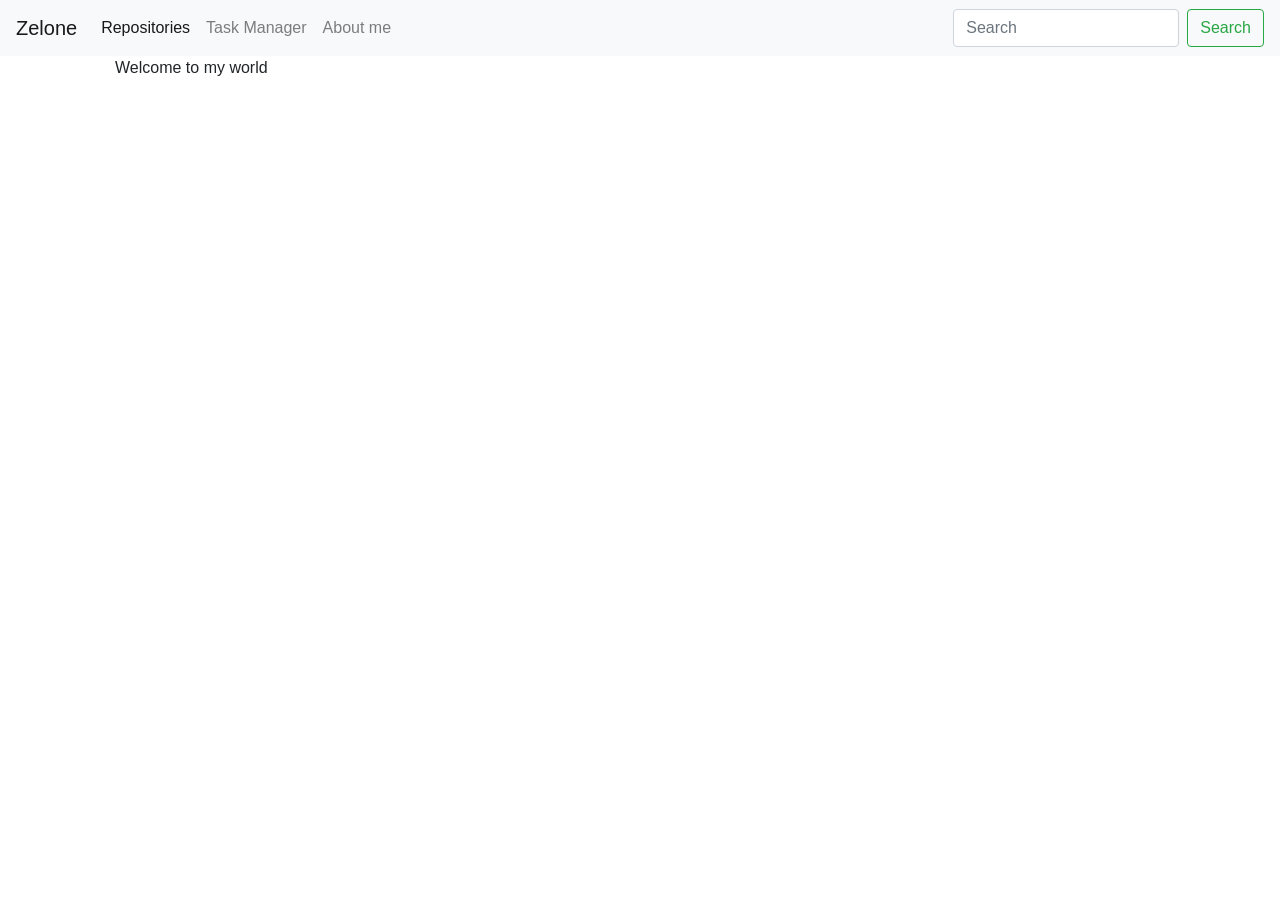
==== index.html @ cc9384ef "no wip" ====
<!DOCTYPE html>
<!--[if lt IE 7]>      <html class="no-js lt-ie9 lt-ie8 lt-ie7"> <![endif]-->
<!--[if IE 7]>         <html class="no-js lt-ie9 lt-ie8"> <![endif]-->
<!--[if IE 8]>         <html class="no-js lt-ie9"> <![endif]-->
<!--[if gt IE 8]>      <html class="no-js"> <!--<![endif]-->
<html>

<head>
    <meta charset="utf-8">
    <meta http-equiv="X-UA-Compatible" content="IE=edge">
    <title>Zelone</title>
    <meta name="description" content="">
    <meta name="viewport" content="width=device-width, initial-scale=1">
    <link rel="stylesheet" href="https://cdn.jsdelivr.net/npm/bootstrap@4.0.0/dist/css/bootstrap.min.css"
        integrity="sha384-Gn5384xqQ1aoWXA+058RXPxPg6fy4IWvTNh0E263XmFcJlSAwiGgFAW/dAiS6JXm" crossorigin="anonymous">
    <script src="https://code.jquery.com/jquery-1.10.2.js"></script>
</head>

<body>
    <!--[if lt IE 7]>
            <p class="browsehappy">You are using an <strong>outdated</strong> browser. Please <a href="#">upgrade your browser</a> to improve your experience.</p>
        <![endif]-->
    <style>
        #wip {
            font-family: -apple-system, BlinkMacSystemFont, "Segoe UI", "Noto Sans", Helvetica, Arial, sans-serif, "Apple Color Emoji", "Segoe UI Emoji";
            font-size: 40px;
            line-height: 1.5;
            color: red;
            border: 10px;
        }
    </style>

    <script>


    </script>
    <script src="reloadscript.js"></script>
    <div id="nav-placeholder">       

    </div>

    <script>
$( "#nav-placeholder" ).load( "/nav.html" );
    </script>
    <div class="container">
        <div class="container">
            <div class="container shadow">
                <p>
                    Welcome to my world
                </p>

            </div>
        </div>
    </div>
    <script src="https://code.jquery.com/jquery-3.2.1.slim.min.js"
        integrity="sha384-KJ3o2DKtIkvYIK3UENzmM7KCkRr/rE9/Qpg6aAZGJwFDMVNA/GpGFF93hXpG5KkN"
        crossorigin="anonymous"></script>
    <script src="https://cdn.jsdelivr.net/npm/popper.js@1.12.9/dist/umd/popper.min.js"
        integrity="sha384-ApNbgh9B+Y1QKtv3Rn7W3mgPxhU9K/ScQsAP7hUibX39j7fakFPskvXusvfa0b4Q"
        crossorigin="anonymous"></script>
    <script src="https://cdn.jsdelivr.net/npm/bootstrap@4.0.0/dist/js/bootstrap.min.js"
        integrity="sha384-JZR6Spejh4U02d8jOt6vLEHfe/JQGiRRSQQxSfFWpi1MquVdAyjUar5+76PVCmYl"
        crossorigin="anonymous"></script>

</body>

</html>
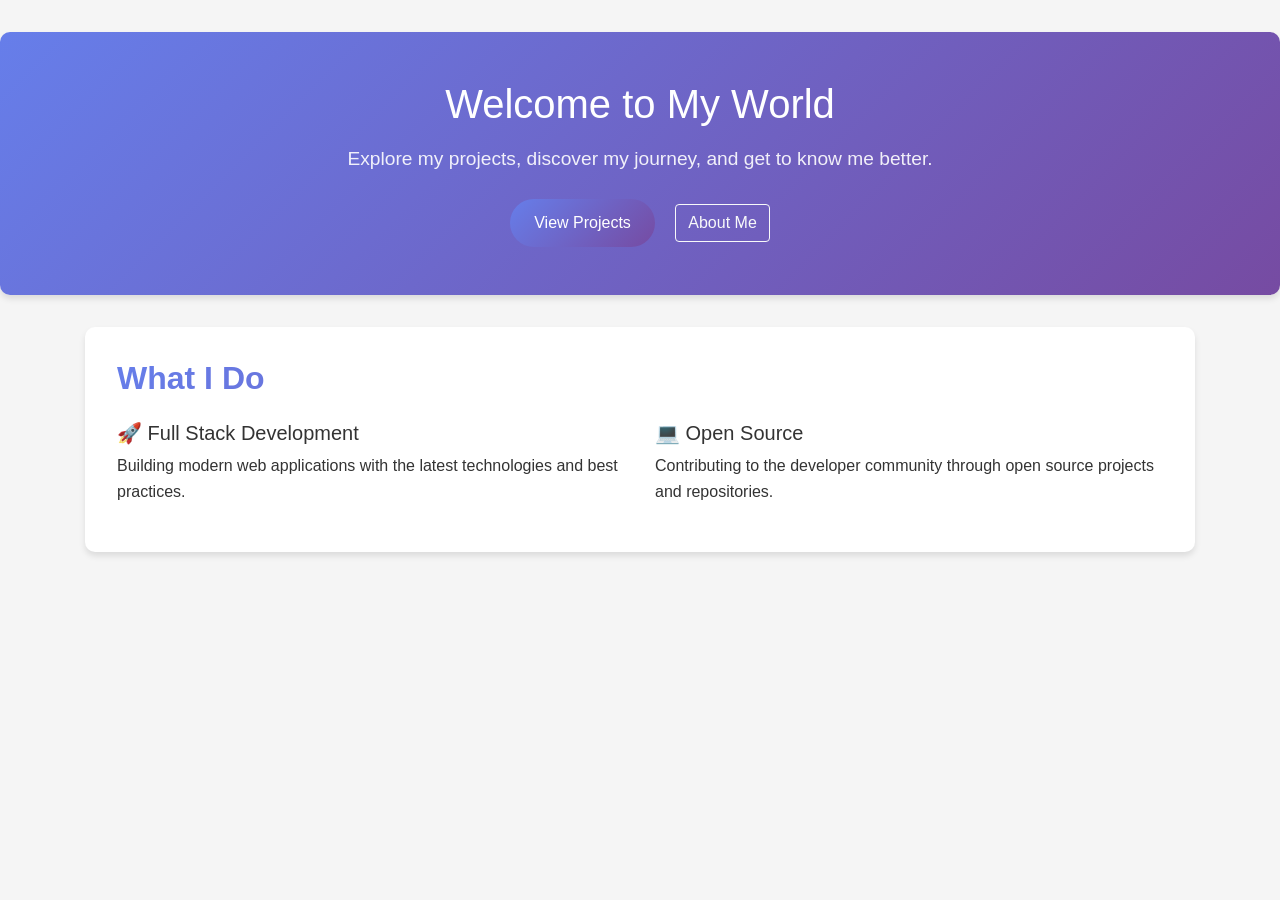
==== commit d57cd84c: "new profile" ====
--- a/index.html
+++ b/index.html
@@ -1,66 +1,78 @@
 <!DOCTYPE html>
-<!--[if lt IE 7]>      <html class="no-js lt-ie9 lt-ie8 lt-ie7"> <![endif]-->
-<!--[if IE 7]>         <html class="no-js lt-ie9 lt-ie8"> <![endif]-->
-<!--[if IE 8]>         <html class="no-js lt-ie9"> <![endif]-->
-<!--[if gt IE 8]>      <html class="no-js"> <!--<![endif]-->
-<html>
-
+<html lang="en">
 <head>
     <meta charset="utf-8">
     <meta http-equiv="X-UA-Compatible" content="IE=edge">
-    <title>Zelone</title>
-    <meta name="description" content="">
+    <title>Zelone - Jitesh Jhawar | Portfolio & Projects</title>
+    <meta name="description" content="Welcome to Jitesh Jhawar's portfolio. Explore my projects, repositories, and learn more about my development journey.">
     <meta name="viewport" content="width=device-width, initial-scale=1">
-    <link rel="stylesheet" href="https://cdn.jsdelivr.net/npm/bootstrap@4.0.0/dist/css/bootstrap.min.css"
-        integrity="sha384-Gn5384xqQ1aoWXA+058RXPxPg6fy4IWvTNh0E263XmFcJlSAwiGgFAW/dAiS6JXm" crossorigin="anonymous">
-    <script src="https://code.jquery.com/jquery-1.10.2.js"></script>
+    <meta name="author" content="Jitesh Jhawar">
+    <meta name="keywords" content="Jitesh Jhawar, Zelone, developer, portfolio, projects, GitHub, programming">
+    
+    <!-- Favicon -->
+    <link rel="icon" type="image/x-icon" href="data:image/svg+xml,<svg xmlns=%22http://www.w3.org/2000/svg%22 viewBox=%220 0 100 100%22><text y=%22.9em%22 font-size=%2290%22>💻</text></svg>">
+    
+    <!-- Stylesheets -->
+    <link rel="stylesheet" href="https://cdn.jsdelivr.net/npm/bootstrap@4.6.2/dist/css/bootstrap.min.css"
+        integrity="sha384-xOolHFLEh07PJGoPkLv1IbcEPTNtaed2xpHsD9ESMhqIYd0nLMwNLD69Npy4HI+N" crossorigin="anonymous">
+    <link rel="stylesheet" href="styles.css">
 </head>
 
 <body>
-    <!--[if lt IE 7]>
-            <p class="browsehappy">You are using an <strong>outdated</strong> browser. Please <a href="#">upgrade your browser</a> to improve your experience.</p>
-        <![endif]-->
-    <style>
-        #wip {
-            font-family: -apple-system, BlinkMacSystemFont, "Segoe UI", "Noto Sans", Helvetica, Arial, sans-serif, "Apple Color Emoji", "Segoe UI Emoji";
-            font-size: 40px;
-            line-height: 1.5;
-            color: red;
-            border: 10px;
-        }
-    </style>
+    <!-- Navigation Placeholder -->
+    <div id="nav-placeholder"></div>
 
-    <script>
-
-
-    </script>
-    <script src="reloadscript.js"></script>
-    <div id="nav-placeholder">       
-
-    </div>
-
-    <script>
-$( "#nav-placeholder" ).load( "/nav.html" );
-    </script>
-    <div class="container">
+    <!-- Main Content -->
+    <main class="main-content">
+        <section class="welcome-section content-section">
+            <div class="container">
+                <h1>Welcome to My World</h1>
+                <p>Explore my projects, discover my journey, and get to know me better.</p>
+                <div class="mt-4">
+                    <a href="repositories.html" class="btn btn-gradient mr-3">View Projects</a>
+                    <a href="about.html" class="btn btn-outline-light">About Me</a>
+                </div>
+            </div>
+        </section>
+        
         <div class="container">
-            <div class="container shadow">
-                <p>
-                    Welcome to my world
-                </p>
-
-            </div>
+            <section class="content-section">
+                <h2 class="text-gradient">What I Do</h2>
+                <div class="row mt-4">
+                    <div class="col-md-6">
+                        <h5>🚀 Full Stack Development</h5>
+                        <p>Building modern web applications with the latest technologies and best practices.</p>
+                    </div>
+                    <div class="col-md-6">
+                        <h5>💻 Open Source</h5>
+                        <p>Contributing to the developer community through open source projects and repositories.</p>
+                    </div>
+                </div>
+            </section>
         </div>
-    </div>
-    <script src="https://code.jquery.com/jquery-3.2.1.slim.min.js"
+    </main>
+    <!-- Footer Placeholder -->
+    <div id="footer-placeholder"></div>
+    
+    <!-- Scripts -->
+    <script src="https://cdn.jsdelivr.net/npm/jquery@3.6.4/dist/jquery.slim.min.js"
         integrity="sha384-KJ3o2DKtIkvYIK3UENzmM7KCkRr/rE9/Qpg6aAZGJwFDMVNA/GpGFF93hXpG5KkN"
         crossorigin="anonymous"></script>
-    <script src="https://cdn.jsdelivr.net/npm/popper.js@1.12.9/dist/umd/popper.min.js"
-        integrity="sha384-ApNbgh9B+Y1QKtv3Rn7W3mgPxhU9K/ScQsAP7hUibX39j7fakFPskvXusvfa0b4Q"
+    <script src="https://cdn.jsdelivr.net/npm/popper.js@1.16.1/dist/umd/popper.min.js"
+        integrity="sha384-9/reFTGAW83EW2RDu2S0VKaIzap3H66lZH81PoYlFhbGU+6BZp6G7niu735Sk7lN"
         crossorigin="anonymous"></script>
-    <script src="https://cdn.jsdelivr.net/npm/bootstrap@4.0.0/dist/js/bootstrap.min.js"
-        integrity="sha384-JZR6Spejh4U02d8jOt6vLEHfe/JQGiRRSQQxSfFWpi1MquVdAyjUar5+76PVCmYl"
+    <script src="https://cdn.jsdelivr.net/npm/bootstrap@4.6.2/dist/js/bootstrap.min.js"
+        integrity="sha384-+sLIOodYLS7CIrQpBjl+C7nPvqq+FbNUBDunl/OZv93DB7Ln/533i8e/mZXLi/P+"
         crossorigin="anonymous"></script>
+    <script src="script.js"></script>
+    
+    <!-- Load Navigation and Footer -->
+    <script>
+        $(document).ready(function() {
+            $("#nav-placeholder").load("nav.html");
+            $("#footer-placeholder").load("footer.html");
+        });
+    </script>
 
 </body>
 
--- a/styles.css
+++ b/styles.css
@@ -0,0 +1,551 @@
+/* ===============================================
+   Zelone's Portfolio - Comprehensive Styles
+   =============================================== */
+
+/* ===== GLOBAL STYLES ===== */
+:root {
+    --primary-color: #667eea;
+    --secondary-color: #764ba2;
+    --success-color: #28a745;
+    --danger-color: #dc3545;
+    --warning-color: #ffc107;
+    --info-color: #17a2b8;
+    --light-color: #f8f9fa;
+    --dark-color: #2c3e50;
+    --muted-color: #6c757d;
+    --gradient: linear-gradient(135deg, var(--primary-color) 0%, var(--secondary-color) 100%);
+    --shadow: 0 4px 6px rgba(0, 0, 0, 0.1);
+    --shadow-hover: 0 8px 15px rgba(0, 0, 0, 0.15);
+    --border-radius: 10px;
+    --transition: all 0.3s ease;
+}
+
+* {
+    box-sizing: border-box;
+}
+
+body {
+    font-family: -apple-system, BlinkMacSystemFont, "Segoe UI", "Noto Sans", Helvetica, Arial, sans-serif, "Apple Color Emoji", "Segoe UI Emoji";
+    line-height: 1.6;
+    color: #333;
+    margin: 0;
+    padding: 0;
+    background-color: #f5f5f5;
+}
+
+/* ===== NAVIGATION STYLES ===== */
+.navbar-brand {
+    font-weight: 700;
+    font-size: 1.5rem;
+    color: var(--primary-color) !important;
+}
+
+.navbar-nav .nav-link {
+    font-weight: 500;
+    transition: var(--transition);
+    position: relative;
+}
+
+.navbar-nav .nav-link:hover {
+    color: var(--primary-color) !important;
+    transform: translateY(-1px);
+}
+
+.navbar-nav .nav-link::after {
+    content: '';
+    position: absolute;
+    width: 0;
+    height: 2px;
+    bottom: 0;
+    left: 50%;
+    background: var(--gradient);
+    transition: var(--transition);
+    transform: translateX(-50%);
+}
+
+.navbar-nav .nav-link:hover::after {
+    width: 80%;
+}
+
+.navbar {
+    box-shadow: var(--shadow);
+    background: white !important;
+}
+
+/* ===== MAIN CONTENT STYLES ===== */
+.main-content {
+    min-height: 60vh;
+    padding: 2rem 0;
+}
+
+.content-section {
+    background: white;
+    border-radius: var(--border-radius);
+    box-shadow: var(--shadow);
+    padding: 2rem;
+    margin-bottom: 2rem;
+    transition: var(--transition);
+}
+
+.content-section:hover {
+    transform: translateY(-2px);
+    box-shadow: var(--shadow-hover);
+}
+
+.welcome-section {
+    background: var(--gradient);
+    color: white;
+    text-align: center;
+    padding: 3rem 2rem;
+}
+
+.welcome-section h1 {
+    font-size: 2.5rem;
+    font-weight: 300;
+    margin-bottom: 1rem;
+}
+
+.welcome-section p {
+    font-size: 1.2rem;
+    opacity: 0.9;
+    margin-bottom: 0;
+}
+
+/* ===== REPOSITORY CARDS ===== */
+.repo-card {
+    transition: var(--transition);
+    border: none !important;
+    border-radius: var(--border-radius);
+    box-shadow: var(--shadow);
+    margin-bottom: 1.5rem;
+    overflow: hidden;
+}
+
+.repo-card:hover {
+    transform: translateY(-3px);
+    box-shadow: var(--shadow-hover);
+}
+
+.repo-card .card-title {
+    color: var(--primary-color);
+    font-weight: 600;
+    font-size: 1.25rem;
+}
+
+.repo-card .card-title a {
+    text-decoration: none;
+    color: inherit;
+    transition: var(--transition);
+}
+
+.repo-card .card-title a:hover {
+    color: var(--secondary-color);
+}
+
+.repo-card .card-subtitle {
+    color: var(--muted-color);
+    margin-bottom: 1rem;
+}
+
+.repo-card .lang {
+    color: var(--success-color);
+    font-weight: 600;
+}
+
+.repo-card .ssize {
+    color: var(--muted-color);
+}
+
+.repo-card .card-link {
+    color: var(--primary-color);
+    text-decoration: none;
+    font-weight: 500;
+    transition: var(--transition);
+}
+
+.repo-card .card-link:hover {
+    color: var(--secondary-color);
+    text-decoration: underline;
+}
+
+/* ===== BADGES AND TOPICS ===== */
+.badge-topic {
+    background: var(--gradient) !important;
+    color: white;
+    margin: 0.25rem;
+    padding: 0.4rem 0.8rem;
+    border-radius: 15px;
+    font-size: 0.75rem;
+    font-weight: 500;
+    display: inline-block;
+    transition: var(--transition);
+}
+
+.badge-topic:hover {
+    transform: translateY(-1px);
+    box-shadow: 0 2px 8px rgba(102, 126, 234, 0.3);
+}
+
+/* ===== LOADING SPINNER ===== */
+.loading-container {
+    text-align: center;
+    padding: 3rem 1rem;
+}
+
+.loading-spinner {
+    display: inline-block;
+    width: 50px;
+    height: 50px;
+    border: 4px solid #f3f3f3;
+    border-top: 4px solid var(--primary-color);
+    border-radius: 50%;
+    animation: spin 1s linear infinite;
+    margin-bottom: 1rem;
+}
+
+@keyframes spin {
+    0% { transform: rotate(0deg); }
+    100% { transform: rotate(360deg); }
+}
+
+.loading-text {
+    color: var(--muted-color);
+    font-size: 1.1rem;
+}
+
+/* ===== ERROR STATES ===== */
+.error-container {
+    background: #f8d7da;
+    border: 1px solid #f5c6cb;
+    color: #721c24;
+    padding: 1.5rem;
+    border-radius: var(--border-radius);
+    margin: 2rem 0;
+    text-align: center;
+}
+
+.error-title {
+    font-weight: 600;
+    margin-bottom: 0.5rem;
+}
+
+.error-message {
+    margin-bottom: 1rem;
+}
+
+.retry-btn {
+    background: var(--gradient);
+    border: none;
+    color: white;
+    padding: 0.5rem 1rem;
+    border-radius: 20px;
+    cursor: pointer;
+    transition: var(--transition);
+}
+
+.retry-btn:hover {
+    transform: translateY(-1px);
+    box-shadow: 0 2px 8px rgba(102, 126, 234, 0.3);
+}
+
+/* ===== SEARCH FUNCTIONALITY ===== */
+.search-container {
+    background: white;
+    padding: 1.5rem;
+    border-radius: var(--border-radius);
+    box-shadow: var(--shadow);
+    margin-bottom: 2rem;
+    position: sticky;
+    top: 76px;
+    z-index: 10;
+}
+
+.search-form {
+    display: flex;
+    gap: 1rem;
+    align-items: center;
+}
+
+.search-input {
+    flex: 1;
+    border-radius: 25px;
+    border: 2px solid #e9ecef;
+    padding: 0.75rem 1.5rem;
+    font-size: 1rem;
+    transition: var(--transition);
+}
+
+.search-input:focus {
+    border-color: var(--primary-color);
+    box-shadow: 0 0 0 0.2rem rgba(102, 126, 234, 0.25);
+    outline: none;
+}
+
+.search-btn {
+    border-radius: 25px;
+    background: var(--gradient);
+    border: none;
+    padding: 0.75rem 1.5rem;
+    font-weight: 500;
+    color: white;
+    transition: var(--transition);
+    cursor: pointer;
+    white-space: nowrap;
+}
+
+.search-btn:hover {
+    transform: translateY(-1px);
+    box-shadow: 0 2px 8px rgba(102, 126, 234, 0.3);
+}
+
+.search-results {
+    margin-top: 1rem;
+    font-size: 0.9rem;
+    color: var(--muted-color);
+}
+
+/* ===== FOOTER STYLES ===== */
+.site-footer {
+    background: var(--dark-color);
+    color: white;
+    padding: 3rem 0 1rem 0;
+    margin-top: 4rem;
+}
+
+.footer-content {
+    display: grid;
+    grid-template-columns: repeat(auto-fit, minmax(250px, 1fr));
+    gap: 2rem;
+    margin-bottom: 2rem;
+}
+
+.footer-section h5 {
+    color: var(--primary-color);
+    margin-bottom: 1rem;
+    font-weight: 600;
+}
+
+.footer-section ul {
+    list-style: none;
+    padding: 0;
+    margin: 0;
+}
+
+.footer-section ul li {
+    margin-bottom: 0.5rem;
+}
+
+.footer-section ul li a {
+    color: #bdc3c7;
+    text-decoration: none;
+    transition: var(--transition);
+}
+
+.footer-section ul li a:hover {
+    color: var(--primary-color);
+}
+
+.social-links {
+    display: flex;
+    gap: 1rem;
+    margin-top: 1rem;
+}
+
+.social-link {
+    display: inline-flex;
+    width: 40px;
+    height: 40px;
+    background: var(--primary-color);
+    color: white;
+    text-align: center;
+    align-items: center;
+    justify-content: center;
+    border-radius: 50%;
+    text-decoration: none;
+    transition: var(--transition);
+    font-size: 1.2rem;
+}
+
+.social-link:hover {
+    transform: translateY(-2px);
+    background: var(--secondary-color);
+    color: white;
+    box-shadow: 0 4px 12px rgba(102, 126, 234, 0.3);
+}
+
+.footer-bottom {
+    border-top: 1px solid #34495e;
+    padding-top: 1.5rem;
+    text-align: center;
+    color: #95a5a6;
+    font-size: 0.9rem;
+}
+
+/* ===== ABOUT PAGE STYLES ===== */
+.about-hero {
+    background: var(--gradient);
+    color: white;
+    text-align: center;
+    padding: 4rem 2rem;
+    border-radius: var(--border-radius);
+    margin-bottom: 2rem;
+}
+
+.about-hero h1 {
+    font-size: 2.5rem;
+    margin-bottom: 1rem;
+    font-weight: 300;
+}
+
+.about-content {
+    font-size: 1.1rem;
+    line-height: 1.8;
+}
+
+/* ===== UTILITY CLASSES ===== */
+.text-gradient {
+    background: var(--gradient);
+    -webkit-background-clip: text;
+    -webkit-text-fill-color: transparent;
+    background-clip: text;
+    font-weight: 600;
+}
+
+.btn-gradient {
+    background: var(--gradient);
+    border: none;
+    color: white;
+    padding: 0.75rem 1.5rem;
+    border-radius: 25px;
+    transition: var(--transition);
+    text-decoration: none;
+    display: inline-block;
+    font-weight: 500;
+}
+
+.btn-gradient:hover {
+    transform: translateY(-1px);
+    color: white;
+    text-decoration: none;
+    box-shadow: 0 4px 12px rgba(102, 126, 234, 0.3);
+}
+
+.hidden {
+    display: none;
+}
+
+.fade-in {
+    animation: fadeIn 0.5s ease-in;
+}
+
+@keyframes fadeIn {
+    from { opacity: 0; transform: translateY(10px); }
+    to { opacity: 1; transform: translateY(0); }
+}
+
+/* ===== RESPONSIVE DESIGN ===== */
+@media (max-width: 768px) {
+    .welcome-section h1,
+    .about-hero h1 {
+        font-size: 2rem;
+    }
+    
+    .content-section {
+        padding: 1.5rem;
+        margin-bottom: 1rem;
+    }
+    
+    .search-container {
+        padding: 1rem;
+        position: static;
+    }
+    
+    .search-form {
+        flex-direction: column;
+    }
+    
+    .search-input {
+        margin-bottom: 0.5rem;
+    }
+    
+    .footer-content {
+        grid-template-columns: 1fr;
+        text-align: center;
+    }
+    
+    .social-links {
+        justify-content: center;
+    }
+    
+    .repo-card {
+        margin-bottom: 1rem;
+    }
+    
+    .navbar-brand {
+        font-size: 1.25rem;
+    }
+}
+
+@media (max-width: 576px) {
+    .welcome-section,
+    .about-hero {
+        padding: 2rem 1rem;
+    }
+    
+    .welcome-section h1,
+    .about-hero h1 {
+        font-size: 1.75rem;
+    }
+    
+    .content-section {
+        padding: 1rem;
+    }
+    
+    .search-container {
+        padding: 0.75rem;
+    }
+}
+
+/* ===== ACCESSIBILITY ===== */
+.sr-only {
+    position: absolute !important;
+    width: 1px !important;
+    height: 1px !important;
+    padding: 0 !important;
+    margin: -1px !important;
+    overflow: hidden !important;
+    clip: rect(0, 0, 0, 0) !important;
+    white-space: nowrap !important;
+    border: 0 !important;
+}
+
+/* Focus indicators */
+*:focus {
+    outline: 2px solid var(--primary-color);
+    outline-offset: 2px;
+}
+
+/* Reduced motion for accessibility */
+@media (prefers-reduced-motion: reduce) {
+    *,
+    *::before,
+    *::after {
+        animation-duration: 0.01ms !important;
+        animation-iteration-count: 1 !important;
+        transition-duration: 0.01ms !important;
+    }
+}
+
+/* High contrast mode support */
+@media (prefers-contrast: high) {
+    :root {
+        --shadow: 0 4px 6px rgba(0, 0, 0, 0.3);
+        --shadow-hover: 0 8px 15px rgba(0, 0, 0, 0.4);
+    }
+    
+    .content-section,
+    .repo-card,
+    .search-container {
+        border: 2px solid #333;
+    }
+}
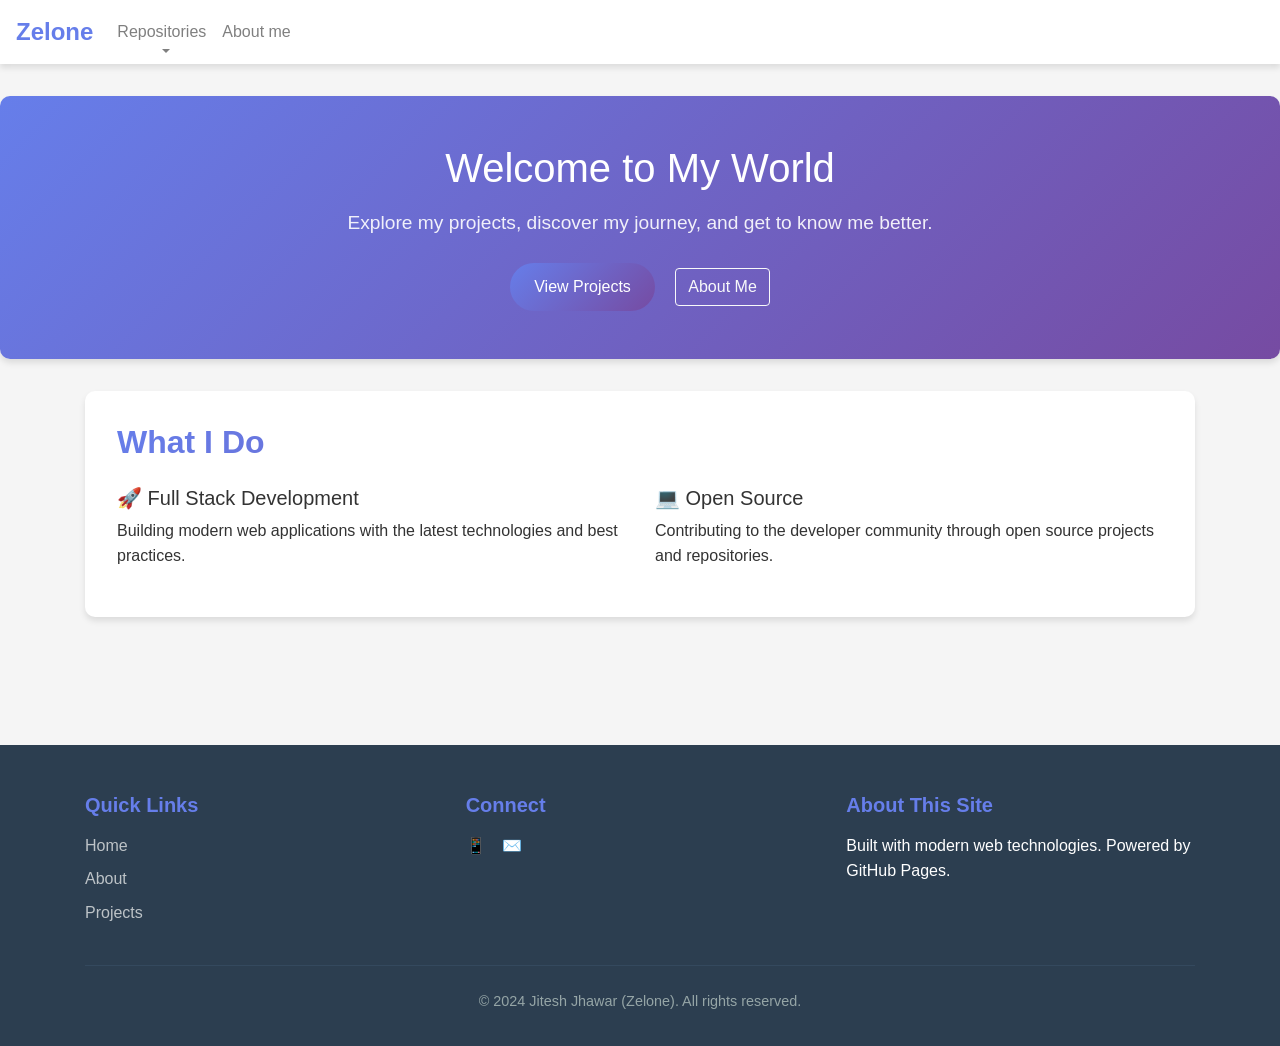
==== commit 7bc86a56: "JQUERY" ====
--- a/index.html
+++ b/index.html
@@ -1,17 +1,20 @@
 <!DOCTYPE html>
 <html lang="en">
+
 <head>
     <meta charset="utf-8">
     <meta http-equiv="X-UA-Compatible" content="IE=edge">
     <title>Zelone - Jitesh Jhawar | Portfolio & Projects</title>
-    <meta name="description" content="Welcome to Jitesh Jhawar's portfolio. Explore my projects, repositories, and learn more about my development journey.">
+    <meta name="description"
+        content="Welcome to Jitesh Jhawar's portfolio. Explore my projects, repositories, and learn more about my development journey.">
     <meta name="viewport" content="width=device-width, initial-scale=1">
     <meta name="author" content="Jitesh Jhawar">
     <meta name="keywords" content="Jitesh Jhawar, Zelone, developer, portfolio, projects, GitHub, programming">
-    
+
     <!-- Favicon -->
-    <link rel="icon" type="image/x-icon" href="data:image/svg+xml,<svg xmlns=%22http://www.w3.org/2000/svg%22 viewBox=%220 0 100 100%22><text y=%22.9em%22 font-size=%2290%22>💻</text></svg>">
-    
+    <link rel="icon" type="image/x-icon"
+        href="data:image/svg+xml,<svg xmlns=%22http://www.w3.org/2000/svg%22 viewBox=%220 0 100 100%22><text y=%22.9em%22 font-size=%2290%22>💻</text></svg>">
+
     <!-- Stylesheets -->
     <link rel="stylesheet" href="https://cdn.jsdelivr.net/npm/bootstrap@4.6.2/dist/css/bootstrap.min.css"
         integrity="sha384-xOolHFLEh07PJGoPkLv1IbcEPTNtaed2xpHsD9ESMhqIYd0nLMwNLD69Npy4HI+N" crossorigin="anonymous">
@@ -34,7 +37,7 @@
                 </div>
             </div>
         </section>
-        
+
         <div class="container">
             <section class="content-section">
                 <h2 class="text-gradient">What I Do</h2>
@@ -53,11 +56,10 @@
     </main>
     <!-- Footer Placeholder -->
     <div id="footer-placeholder"></div>
-    
+
     <!-- Scripts -->
-    <script src="https://cdn.jsdelivr.net/npm/jquery@3.6.4/dist/jquery.slim.min.js"
-        integrity="sha384-KJ3o2DKtIkvYIK3UENzmM7KCkRr/rE9/Qpg6aAZGJwFDMVNA/GpGFF93hXpG5KkN"
-        crossorigin="anonymous"></script>
+    <script src="https://code.jquery.com/jquery-3.7.1.js"
+        integrity="sha256-eKhayi8LEQwp4NKxN+CfCh+3qOVUtJn3QNZ0TciWLP4=" crossorigin="anonymous"></script>
     <script src="https://cdn.jsdelivr.net/npm/popper.js@1.16.1/dist/umd/popper.min.js"
         integrity="sha384-9/reFTGAW83EW2RDu2S0VKaIzap3H66lZH81PoYlFhbGU+6BZp6G7niu735Sk7lN"
         crossorigin="anonymous"></script>
@@ -65,12 +67,12 @@
         integrity="sha384-+sLIOodYLS7CIrQpBjl+C7nPvqq+FbNUBDunl/OZv93DB7Ln/533i8e/mZXLi/P+"
         crossorigin="anonymous"></script>
     <script src="script.js"></script>
-    
+
     <!-- Load Navigation and Footer -->
     <script>
-        $(document).ready(function() {
-            $("#nav-placeholder").load("nav.html");
-            $("#footer-placeholder").load("footer.html");
+        $(document).ready(function () {
+            $("#nav-placeholder").load("/nav.html");
+            $("#footer-placeholder").load("/footer.html");
         });
     </script>
 
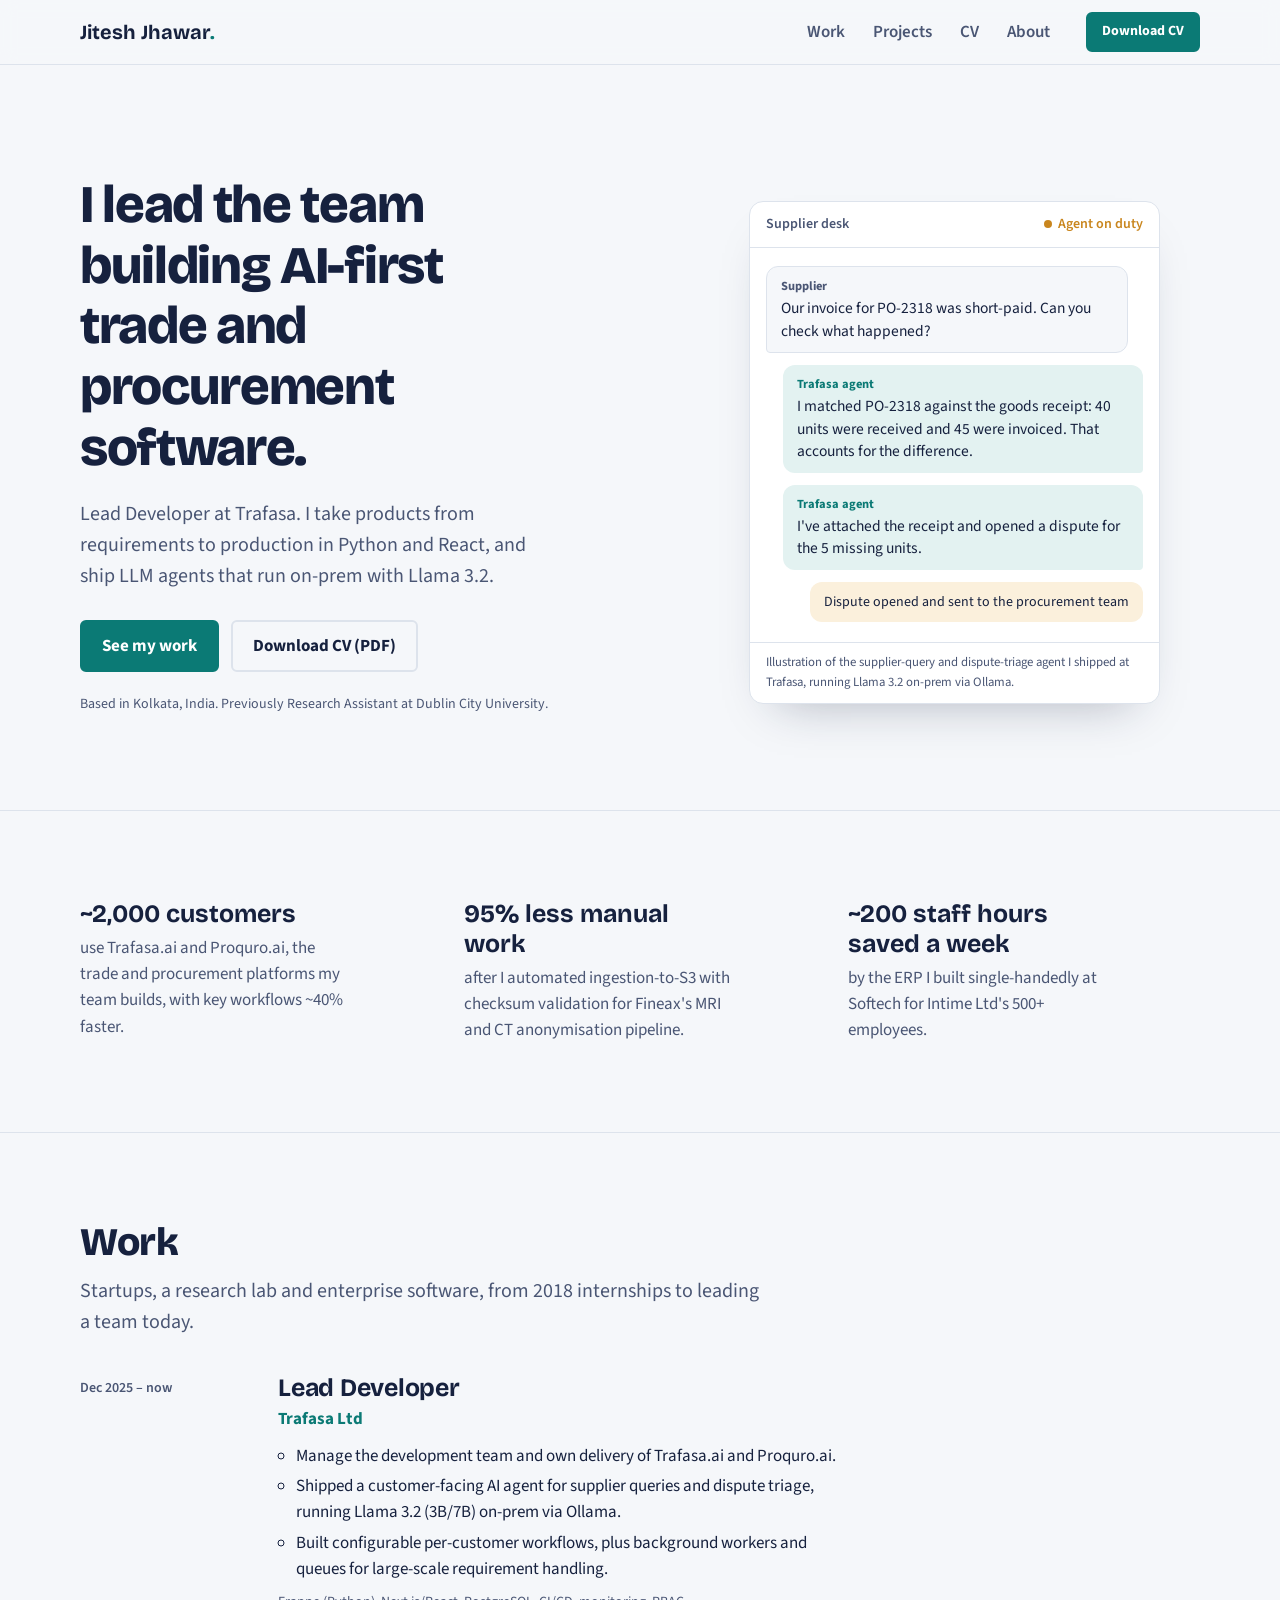
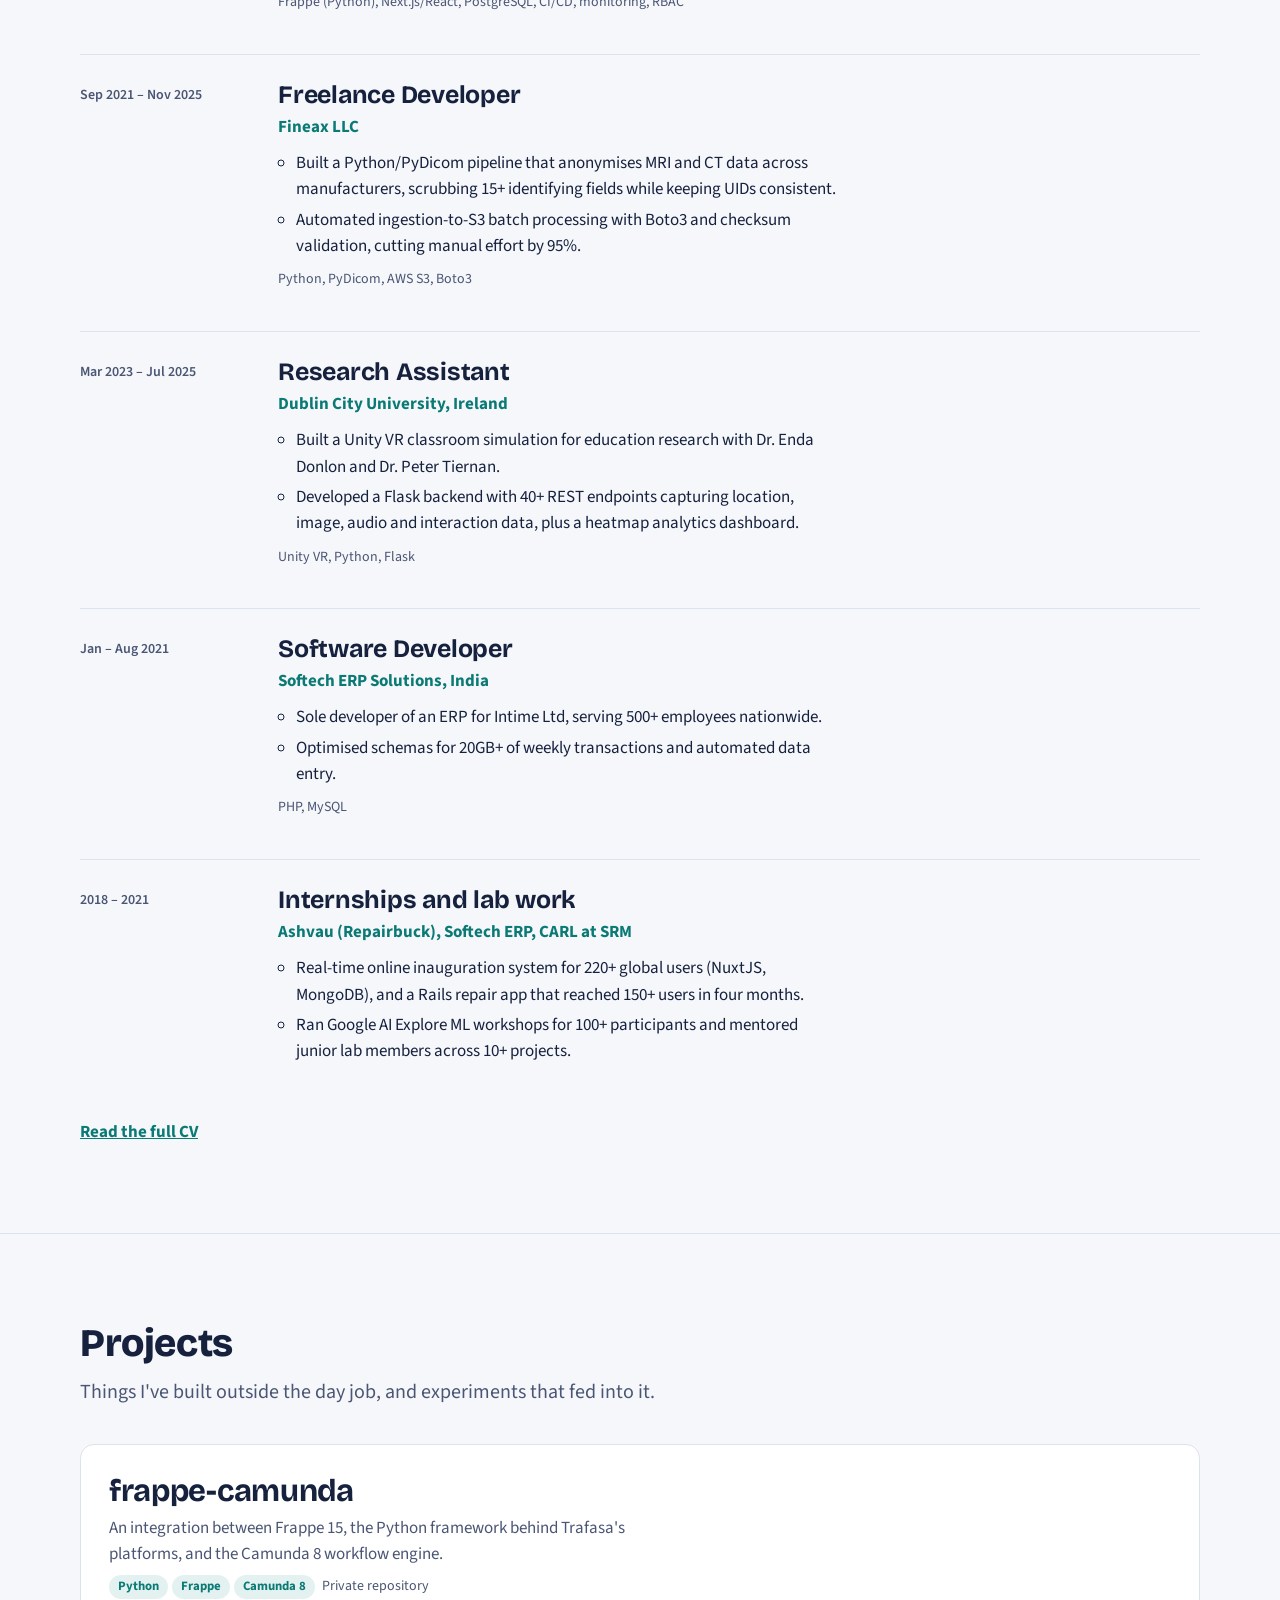
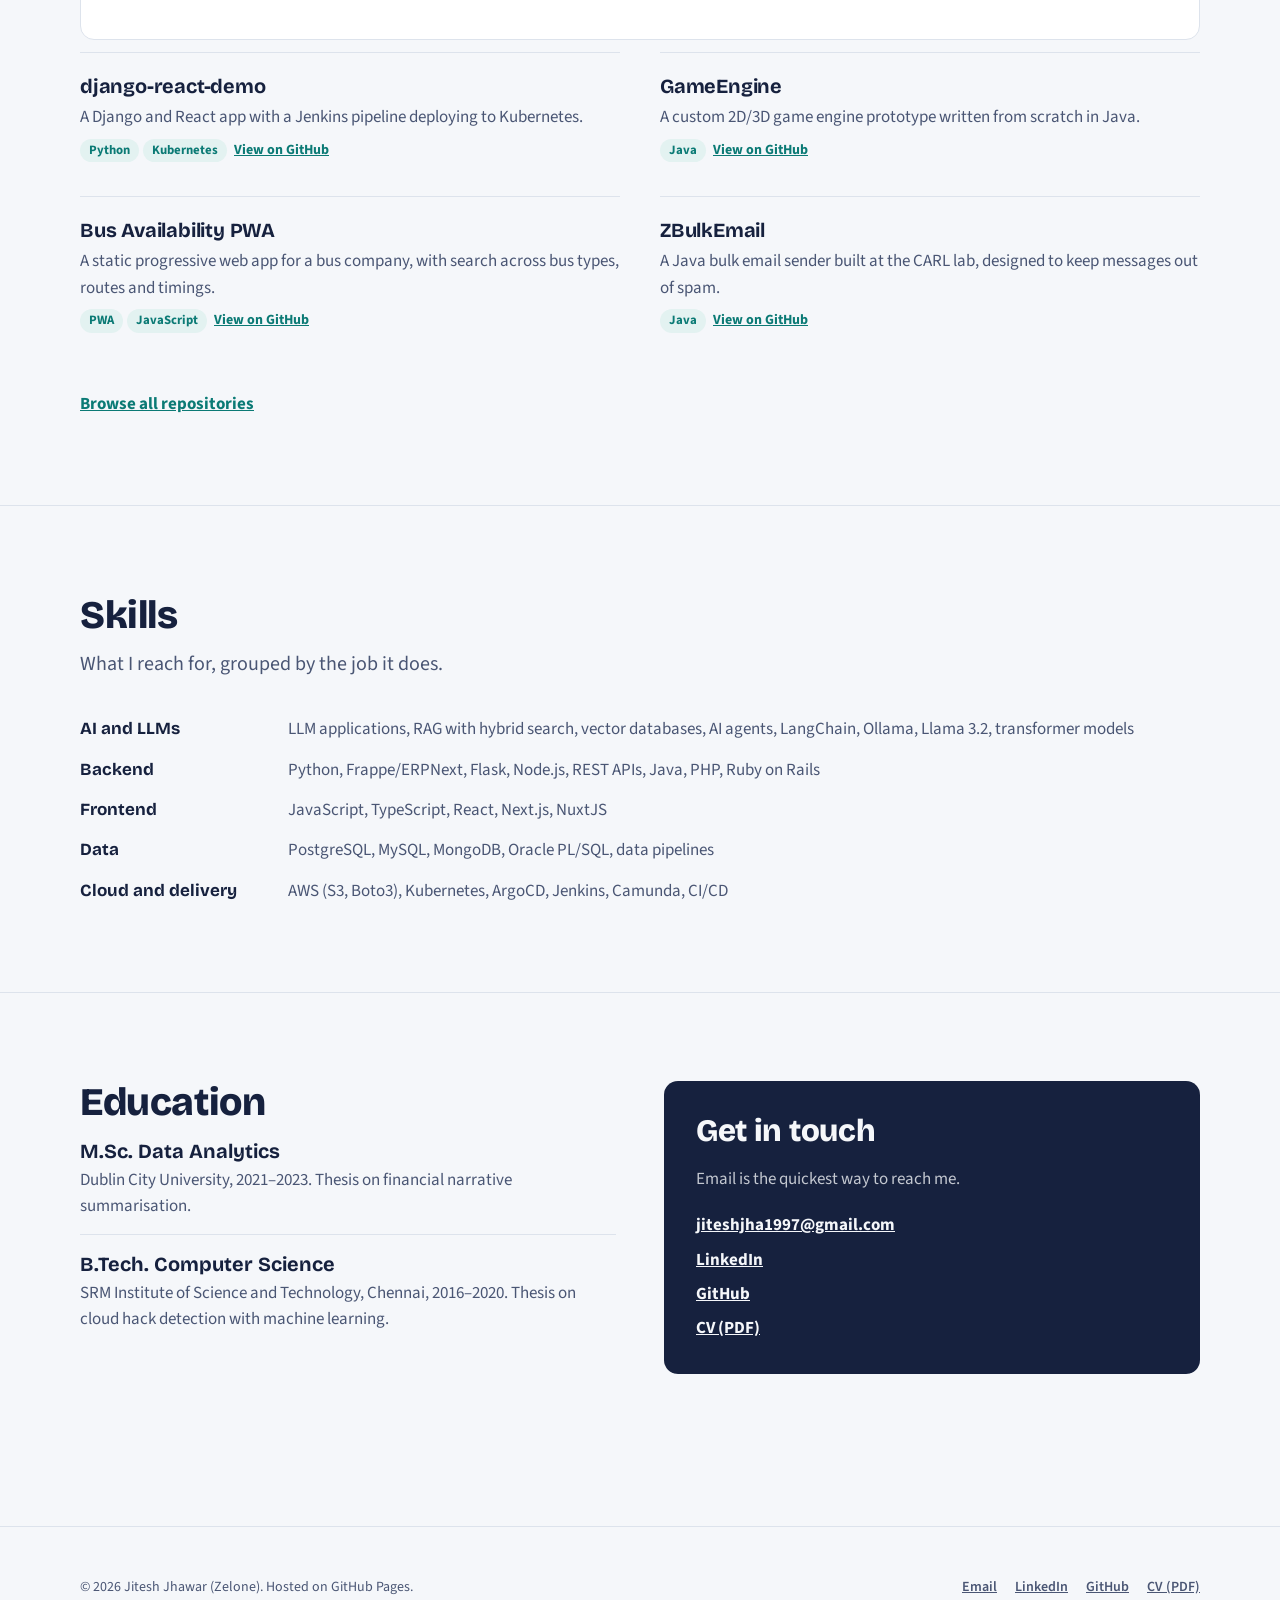
==== commit ff7d5adc: "Revamp site: new design, homepage portfolio, rewritten About - New design system in styles.css (toke" ====
--- a/index.html
+++ b/index.html
@@ -3,79 +3,245 @@
 
 <head>
     <meta charset="utf-8">
-    <meta http-equiv="X-UA-Compatible" content="IE=edge">
-    <title>Zelone - Jitesh Jhawar | Portfolio & Projects</title>
+    <meta name="viewport" content="width=device-width, initial-scale=1">
+    <title>Jitesh Jhawar | Lead Developer, Full-Stack &amp; AI Engineer</title>
     <meta name="description"
-        content="Welcome to Jitesh Jhawar's portfolio. Explore my projects, repositories, and learn more about my development journey.">
-    <meta name="viewport" content="width=device-width, initial-scale=1">
+        content="Jitesh Jhawar leads the team building AI-first trade and procurement platforms at Trafasa. Full-stack and AI engineer: Python, React/Next.js, on-prem LLM agents, RAG and data pipelines.">
     <meta name="author" content="Jitesh Jhawar">
-    <meta name="keywords" content="Jitesh Jhawar, Zelone, developer, portfolio, projects, GitHub, programming">
-
-    <!-- Favicon -->
-    <link rel="icon" type="image/x-icon"
-        href="data:image/svg+xml,<svg xmlns=%22http://www.w3.org/2000/svg%22 viewBox=%220 0 100 100%22><text y=%22.9em%22 font-size=%2290%22>💻</text></svg>">
-
-    <!-- Stylesheets -->
-    <link rel="stylesheet" href="https://cdn.jsdelivr.net/npm/bootstrap@4.6.2/dist/css/bootstrap.min.css"
-        integrity="sha384-xOolHFLEh07PJGoPkLv1IbcEPTNtaed2xpHsD9ESMhqIYd0nLMwNLD69Npy4HI+N" crossorigin="anonymous">
-    <link rel="stylesheet" href="styles.css">
+    <meta property="og:title" content="Jitesh Jhawar | Lead Developer, Full-Stack & AI Engineer">
+    <meta property="og:description" content="AI-first trade and procurement platforms, on-prem LLM agents, and full-stack products from requirements to production.">
+    <meta property="og:url" content="https://zelone.github.io/">
+    <link rel="icon"
+        href="data:image/svg+xml,<svg xmlns=%22http://www.w3.org/2000/svg%22 viewBox=%220 0 100 100%22><rect width=%22100%22 height=%22100%22 rx=%2220%22 fill=%22%230B7A75%22/><text x=%2250%22 y=%2268%22 font-size=%2252%22 text-anchor=%22middle%22 fill=%22white%22 font-family=%22sans-serif%22 font-weight=%22700%22>JJ</text></svg>">
+    <link rel="preconnect" href="https://fonts.googleapis.com">
+    <link rel="preconnect" href="https://fonts.gstatic.com" crossorigin>
+    <link href="https://fonts.googleapis.com/css2?family=Bricolage+Grotesque:opsz,wght@12..96,600;12..96,700;12..96,800&family=Source+Sans+3:wght@400;600;700&display=swap" rel="stylesheet">
+    <link rel="stylesheet" href="/styles.css">
 </head>
 
 <body>
-    <!-- Navigation Placeholder -->
     <div id="nav-placeholder"></div>
 
-    <!-- Main Content -->
     <main class="main-content">
-        <section class="welcome-section content-section">
-            <div class="container">
-                <h1>Welcome to My World</h1>
-                <p>Explore my projects, discover my journey, and get to know me better.</p>
-                <div class="mt-4">
-                    <a href="repositories.html" class="btn btn-gradient mr-3">View Projects</a>
-                    <a href="about.html" class="btn btn-outline-light">About Me</a>
-                </div>
-            </div>
-        </section>
-
-        <div class="container">
-            <section class="content-section">
-                <h2 class="text-gradient">What I Do</h2>
-                <div class="row mt-4">
-                    <div class="col-md-6">
-                        <h5>🚀 Full Stack Development</h5>
-                        <p>Building modern web applications with the latest technologies and best practices.</p>
+        <section class="hero">
+            <div class="wrap">
+                <div>
+                    <h1>I lead the team building AI-first trade and procurement software.</h1>
+                    <p class="intro">Lead Developer at Trafasa. I take products from requirements to production in
+                        Python and React, and ship LLM agents that run on-prem with Llama 3.2.</p>
+                    <div class="actions">
+                        <a class="button" href="#work">See my work</a>
+                        <a class="button quiet" href="/Jitesh_Jhawar_CV.pdf" download>Download CV (PDF)</a>
                     </div>
-                    <div class="col-md-6">
-                        <h5>💻 Open Source</h5>
-                        <p>Contributing to the developer community through open source projects and repositories.</p>
+                    <p class="whereabouts">Based in Kolkata, India. Previously Research Assistant at Dublin City
+                        University.</p>
+                </div>
+
+                <figure class="console" aria-label="Illustration of a supplier conversation handled by an AI agent">
+                    <div class="console-head">
+                        <span>Supplier desk</span>
+                        <span class="status">Agent on duty</span>
                     </div>
-                </div>
-            </section>
-        </div>
+                    <div class="console-body">
+                        <div class="msg supplier"><span class="who">Supplier</span>Our invoice for PO-2318 was
+                            short-paid. Can you check what happened?</div>
+                        <div class="msg agent"><span class="who">Trafasa agent</span>I matched PO-2318 against the
+                            goods receipt: 40 units were received and 45 were invoiced. That accounts for the
+                            difference.</div>
+                        <div class="msg agent"><span class="who">Trafasa agent</span>I've attached the receipt and opened
+                            a dispute for the 5 missing units.</div>
+                        <div class="msg route">Dispute opened and sent to the procurement team</div>
+                    </div>
+                    <figcaption class="console-foot">Illustration of the supplier-query and dispute-triage agent I
+                        shipped at Trafasa, running Llama 3.2 on-prem via Ollama.</figcaption>
+                </figure>
+            </div>
+        </section>
+
+        <section class="band" aria-labelledby="impact-title">
+            <div class="wrap">
+                <h2 id="impact-title" class="sr-only">Impact</h2>
+                <div class="proof">
+                    <p><strong>~2,000 customers</strong>use Trafasa.ai and Proquro.ai, the trade and procurement
+                        platforms my team builds, with key workflows ~40% faster.</p>
+                    <p><strong>95% less manual work</strong>after I automated ingestion-to-S3 with checksum
+                        validation for Fineax's MRI and CT anonymisation pipeline.</p>
+                    <p><strong>~200 staff hours saved a week</strong>by the ERP I built single-handedly at Softech
+                        for Intime Ltd's 500+ employees.</p>
+                </div>
+            </div>
+        </section>
+
+        <section class="band" id="work" aria-labelledby="work-title">
+            <div class="wrap">
+                <h2 id="work-title">Work</h2>
+                <p class="lede">Startups, a research lab and enterprise software, from 2018 internships to leading a
+                    team today.</p>
+                <ol class="work" reversed>
+                    <li>
+                        <div class="when">Dec 2025 – now</div>
+                        <div>
+                            <h3>Lead Developer</h3>
+                            <p class="org">Trafasa Ltd</p>
+                            <ul>
+                                <li>Manage the development team and own delivery of Trafasa.ai and Proquro.ai.</li>
+                                <li>Shipped a customer-facing AI agent for supplier queries and dispute triage, running
+                                    Llama 3.2 (3B/7B) on-prem via Ollama.</li>
+                                <li>Built configurable per-customer workflows, plus background workers and queues for
+                                    large-scale requirement handling.</li>
+                            </ul>
+                            <p class="stack">Frappe (Python), Next.js/React, PostgreSQL, CI/CD, monitoring, RBAC</p>
+                        </div>
+                    </li>
+                    <li>
+                        <div class="when">Sep 2021 – Nov 2025</div>
+                        <div>
+                            <h3>Freelance Developer</h3>
+                            <p class="org">Fineax LLC</p>
+                            <ul>
+                                <li>Built a Python/PyDicom pipeline that anonymises MRI and CT data across
+                                    manufacturers, scrubbing 15+ identifying fields while keeping UIDs consistent.</li>
+                                <li>Automated ingestion-to-S3 batch processing with Boto3 and checksum validation,
+                                    cutting manual effort by 95%.</li>
+                            </ul>
+                            <p class="stack">Python, PyDicom, AWS S3, Boto3</p>
+                        </div>
+                    </li>
+                    <li>
+                        <div class="when">Mar 2023 – Jul 2025</div>
+                        <div>
+                            <h3>Research Assistant</h3>
+                            <p class="org">Dublin City University, Ireland</p>
+                            <ul>
+                                <li>Built a Unity VR classroom simulation for education research with Dr. Enda Donlon
+                                    and Dr. Peter Tiernan.</li>
+                                <li>Developed a Flask backend with 40+ REST endpoints capturing location, image, audio
+                                    and interaction data, plus a heatmap analytics dashboard.</li>
+                            </ul>
+                            <p class="stack">Unity VR, Python, Flask</p>
+                        </div>
+                    </li>
+                    <li>
+                        <div class="when">Jan – Aug 2021</div>
+                        <div>
+                            <h3>Software Developer</h3>
+                            <p class="org">Softech ERP Solutions, India</p>
+                            <ul>
+                                <li>Sole developer of an ERP for Intime Ltd, serving 500+ employees nationwide.</li>
+                                <li>Optimised schemas for 20GB+ of weekly transactions and automated data entry.</li>
+                            </ul>
+                            <p class="stack">PHP, MySQL</p>
+                        </div>
+                    </li>
+                    <li>
+                        <div class="when">2018 – 2021</div>
+                        <div>
+                            <h3>Internships and lab work</h3>
+                            <p class="org">Ashvau (Repairbuck), Softech ERP, CARL at SRM</p>
+                            <ul>
+                                <li>Real-time online inauguration system for 220+ global users (NuxtJS, MongoDB), and a
+                                    Rails repair app that reached 150+ users in four months.</li>
+                                <li>Ran Google AI Explore ML workshops for 100+ participants and mentored junior lab
+                                    members across 10+ projects.</li>
+                            </ul>
+                        </div>
+                    </li>
+                </ol>
+                <a class="more-link" href="/jobs.html">Read the full CV</a>
+            </div>
+        </section>
+
+        <section class="band" id="projects" aria-labelledby="projects-title">
+            <div class="wrap">
+                <h2 id="projects-title">Projects</h2>
+                <p class="lede">Things I've built outside the day job, and experiments that fed into it.</p>
+                <div class="projects">
+                    <article class="project lead">
+                        <h3>frappe-camunda</h3>
+                        <p>An integration between Frappe 15, the Python framework behind Trafasa's platforms, and the
+                            Camunda 8 workflow engine.</p>
+                        <p class="meta"><span class="tag">Python</span><span class="tag">Frappe</span><span
+                                class="tag">Camunda 8</span> Private repository</p>
+                    </article>
+                    <article class="project">
+                        <h3>django-react-demo</h3>
+                        <p>A Django and React app with a Jenkins pipeline deploying to Kubernetes.</p>
+                        <p class="meta"><span class="tag">Python</span><span class="tag">Kubernetes</span> <a
+                                href="https://github.com/Zelone/django-react-demo">View on GitHub</a></p>
+                    </article>
+                    <article class="project">
+                        <h3>GameEngine</h3>
+                        <p>A custom 2D/3D game engine prototype written from scratch in Java.</p>
+                        <p class="meta"><span class="tag">Java</span> <a
+                                href="https://github.com/Zelone/GameEngine">View on GitHub</a></p>
+                    </article>
+                    <article class="project">
+                        <h3>Bus Availability PWA</h3>
+                        <p>A static progressive web app for a bus company, with search across bus types, routes and
+                            timings.</p>
+                        <p class="meta"><span class="tag">PWA</span><span class="tag">JavaScript</span> <a
+                                href="https://github.com/Zelone/Bus-Availability-ProgressiveWebApp">View on GitHub</a>
+                        </p>
+                    </article>
+                    <article class="project">
+                        <h3>ZBulkEmail</h3>
+                        <p>A Java bulk email sender built at the CARL lab, designed to keep messages out of spam.</p>
+                        <p class="meta"><span class="tag">Java</span> <a
+                                href="https://github.com/Zelone/ZBulkEmail">View on GitHub</a></p>
+                    </article>
+                </div>
+                <a class="more-link" href="/repositories.html">Browse all repositories</a>
+            </div>
+        </section>
+
+        <section class="band" aria-labelledby="skills-title">
+            <div class="wrap">
+                <h2 id="skills-title">Skills</h2>
+                <p class="lede">What I reach for, grouped by the job it does.</p>
+                <dl class="skills">
+                    <dt>AI and LLMs</dt>
+                    <dd>LLM applications, RAG with hybrid search, vector databases, AI agents, LangChain, Ollama, Llama
+                        3.2, transformer models</dd>
+                    <dt>Backend</dt>
+                    <dd>Python, Frappe/ERPNext, Flask, Node.js, REST APIs, Java, PHP, Ruby on Rails</dd>
+                    <dt>Frontend</dt>
+                    <dd>JavaScript, TypeScript, React, Next.js, NuxtJS</dd>
+                    <dt>Data</dt>
+                    <dd>PostgreSQL, MySQL, MongoDB, Oracle PL/SQL, data pipelines</dd>
+                    <dt>Cloud and delivery</dt>
+                    <dd>AWS (S3, Boto3), Kubernetes, ArgoCD, Jenkins, Camunda, CI/CD</dd>
+                </dl>
+            </div>
+        </section>
+
+        <section class="band" id="contact">
+            <div class="wrap split">
+                <div>
+                    <h2>Education</h2>
+                    <ul class="edu">
+                        <li><b>M.Sc. Data Analytics</b><span>Dublin City University, 2021–2023. Thesis on financial
+                                narrative summarisation.</span></li>
+                        <li><b>B.Tech. Computer Science</b><span>SRM Institute of Science and Technology, Chennai,
+                                2016–2020. Thesis on cloud hack detection with machine learning.</span></li>
+                    </ul>
+                </div>
+                <div class="contact">
+                    <h2>Get in touch</h2>
+                    <p>Email is the quickest way to reach me.</p>
+                    <ul>
+                        <li><a href="mailto:jiteshjha1997@gmail.com">jiteshjha1997@gmail.com</a></li>
+                        <li><a href="https://linkedin.com/in/jitesh-jhawar" target="_blank" rel="noopener">LinkedIn</a>
+                        </li>
+                        <li><a href="https://github.com/Zelone" target="_blank" rel="noopener">GitHub</a></li>
+                        <li><a href="/Jitesh_Jhawar_CV.pdf" download>CV (PDF)</a></li>
+                    </ul>
+                </div>
+            </div>
+        </section>
     </main>
-    <!-- Footer Placeholder -->
+
     <div id="footer-placeholder"></div>
-
-    <!-- Scripts -->
-    <script src="https://code.jquery.com/jquery-3.7.1.js"
-        integrity="sha256-eKhayi8LEQwp4NKxN+CfCh+3qOVUtJn3QNZ0TciWLP4=" crossorigin="anonymous"></script>
-    <script src="https://cdn.jsdelivr.net/npm/popper.js@1.16.1/dist/umd/popper.min.js"
-        integrity="sha384-9/reFTGAW83EW2RDu2S0VKaIzap3H66lZH81PoYlFhbGU+6BZp6G7niu735Sk7lN"
-        crossorigin="anonymous"></script>
-    <script src="https://cdn.jsdelivr.net/npm/bootstrap@4.6.2/dist/js/bootstrap.min.js"
-        integrity="sha384-+sLIOodYLS7CIrQpBjl+C7nPvqq+FbNUBDunl/OZv93DB7Ln/533i8e/mZXLi/P+"
-        crossorigin="anonymous"></script>
-    <script src="script.js"></script>
-
-    <!-- Load Navigation and Footer -->
-    <script>
-        $(document).ready(function () {
-            $("#nav-placeholder").load("/nav.html");
-            $("#footer-placeholder").load("/footer.html");
-        });
-    </script>
-
+    <script src="/include.js"></script>
 </body>
 
-</html>+</html>
--- a/styles.css
+++ b/styles.css
@@ -1,551 +1,489 @@
-/* ===============================================
-   Zelone's Portfolio - Comprehensive Styles
-   =============================================== */
-
-/* ===== GLOBAL STYLES ===== */
+/* Zelone — Jitesh Jhawar portfolio
+   Design tokens: cool paper + ink, ledger teal accent, amber reserved for "live" status. */
+
 :root {
-    --primary-color: #667eea;
-    --secondary-color: #764ba2;
-    --success-color: #28a745;
-    --danger-color: #dc3545;
-    --warning-color: #ffc107;
-    --info-color: #17a2b8;
-    --light-color: #f8f9fa;
-    --dark-color: #2c3e50;
-    --muted-color: #6c757d;
-    --gradient: linear-gradient(135deg, var(--primary-color) 0%, var(--secondary-color) 100%);
-    --shadow: 0 4px 6px rgba(0, 0, 0, 0.1);
-    --shadow-hover: 0 8px 15px rgba(0, 0, 0, 0.15);
-    --border-radius: 10px;
-    --transition: all 0.3s ease;
-}
-
-* {
-    box-sizing: border-box;
-}
+    --paper: #F5F7FA;
+    --surface: #FFFFFF;
+    --ink: #16213E;
+    --ink-soft: #4A5674;
+    --line: #DDE3EC;
+    --teal: #0B7A75;
+    --teal-soft: #E3F2F1;
+    --amber: #C9861E;
+    --amber-soft: #FBF0DC;
+
+    --font-display: "Bricolage Grotesque", "Segoe UI", system-ui, sans-serif;
+    --font-body: "Source Sans 3", "Segoe UI", system-ui, sans-serif;
+
+    --step--1: 0.875rem;
+    --step-0: 1.0625rem;
+    --step-1: 1.25rem;
+    --step-2: 1.5625rem;
+    --step-3: 1.953rem;
+    --step-4: 2.441rem;
+    --step-5: 3.3rem;
+
+    --radius-s: 6px;
+    --radius-l: 14px;
+    --measure: 68ch;
+    --gutter: clamp(16px, 4vw, 40px);
+}
+
+@media (prefers-color-scheme: dark) {
+    :root:not([data-theme="light"]) {
+        --paper: #0F1626;
+        --surface: #17223A;
+        --ink: #E8EDF5;
+        --ink-soft: #A6B1C7;
+        --line: #2A3755;
+        --teal: #3CC0B6;
+        --teal-soft: #15343A;
+        --amber: #F2B85C;
+        --amber-soft: #3A2E17;
+    }
+}
+
+:root[data-theme="dark"] {
+    --paper: #0F1626;
+    --surface: #17223A;
+    --ink: #E8EDF5;
+    --ink-soft: #A6B1C7;
+    --line: #2A3755;
+    --teal: #3CC0B6;
+    --teal-soft: #15343A;
+    --amber: #F2B85C;
+    --amber-soft: #3A2E17;
+}
+
+/* ---------- Base ---------- */
+html { scroll-behavior: smooth; }
+@media (prefers-reduced-motion: reduce) { html { scroll-behavior: auto; } }
 
 body {
-    font-family: -apple-system, BlinkMacSystemFont, "Segoe UI", "Noto Sans", Helvetica, Arial, sans-serif, "Apple Color Emoji", "Segoe UI Emoji";
-    line-height: 1.6;
-    color: #333;
+    margin: 0;
+    background: var(--paper);
+    color: var(--ink);
+    font-family: var(--font-body);
+    font-size: var(--step-0);
+    line-height: 1.55;
+    -webkit-font-smoothing: antialiased;
+}
+
+h1, h2, h3, h4, h5, h6 {
+    font-family: var(--font-display);
+    color: var(--ink);
+    line-height: 1.15;
+    letter-spacing: -0.01em;
+}
+
+a { color: var(--teal); }
+a:hover { color: var(--ink); }
+:focus-visible { outline: 3px solid var(--teal); outline-offset: 3px; border-radius: 4px; }
+
+.text-muted { color: var(--ink-soft) !important; }
+
+.wrap {
+    width: 100%;
+    max-width: 1120px;
+    margin: 0 auto;
+    padding: 0 var(--gutter);
+}
+
+.main-content { min-height: 60vh; }
+
+/* ---------- Navigation ---------- */
+.site-nav {
+    position: sticky;
+    top: 0;
+    z-index: 50;
+    background: color-mix(in srgb, var(--paper) 88%, transparent);
+    backdrop-filter: blur(8px);
+    border-bottom: 1px solid var(--line);
+}
+.site-nav .wrap {
+    display: flex;
+    align-items: center;
+    gap: 24px;
+    min-height: 64px;
+}
+.site-nav .brand {
+    font-family: var(--font-display);
+    font-weight: 700;
+    font-size: var(--step-1);
+    color: var(--ink);
+    text-decoration: none;
+    margin-right: auto;
+}
+.site-nav .brand span { color: var(--teal); }
+.site-nav ul {
+    display: flex;
+    gap: 4px;
+    list-style: none;
     margin: 0;
     padding: 0;
-    background-color: #f5f5f5;
-}
-
-/* ===== NAVIGATION STYLES ===== */
-.navbar-brand {
+}
+.site-nav ul a {
+    display: block;
+    padding: 8px 12px;
+    color: var(--ink-soft);
+    text-decoration: none;
+    border-radius: var(--radius-s);
+    font-weight: 600;
+}
+.site-nav ul a:hover { color: var(--ink); background: var(--surface); }
+.site-nav ul a[aria-current="page"] { color: var(--ink); box-shadow: inset 0 -2px 0 var(--teal); border-radius: 0; }
+.nav-toggle {
+    display: none;
+    background: none;
+    border: 1px solid var(--line);
+    border-radius: var(--radius-s);
+    color: var(--ink);
+    padding: 6px 10px;
+    font: inherit;
+    font-weight: 600;
+}
+
+@media (max-width: 760px) {
+    .nav-toggle { display: inline-block; }
+    .site-nav .wrap { flex-wrap: wrap; }
+    .site-nav .nav-links { display: none; width: 100%; padding-bottom: 12px; }
+    .site-nav.open .nav-links { display: block; }
+    .site-nav ul { flex-direction: column; }
+    .site-nav .nav-cta { display: none; }
+    .site-nav.open .nav-cta { display: inline-flex; margin-bottom: 14px; }
+}
+
+/* ---------- Buttons ---------- */
+.button {
+    display: inline-flex;
+    align-items: center;
+    gap: 8px;
+    padding: 11px 20px;
+    border-radius: var(--radius-s);
     font-weight: 700;
-    font-size: 1.5rem;
-    color: var(--primary-color) !important;
-}
-
-.navbar-nav .nav-link {
-    font-weight: 500;
-    transition: var(--transition);
-    position: relative;
-}
-
-.navbar-nav .nav-link:hover {
-    color: var(--primary-color) !important;
-    transform: translateY(-1px);
-}
-
-.navbar-nav .nav-link::after {
-    content: '';
-    position: absolute;
-    width: 0;
-    height: 2px;
-    bottom: 0;
-    left: 50%;
-    background: var(--gradient);
-    transition: var(--transition);
-    transform: translateX(-50%);
-}
-
-.navbar-nav .nav-link:hover::after {
-    width: 80%;
-}
-
-.navbar {
-    box-shadow: var(--shadow);
-    background: white !important;
-}
-
-/* ===== MAIN CONTENT STYLES ===== */
-.main-content {
-    min-height: 60vh;
-    padding: 2rem 0;
-}
-
-.content-section {
-    background: white;
-    border-radius: var(--border-radius);
-    box-shadow: var(--shadow);
-    padding: 2rem;
-    margin-bottom: 2rem;
-    transition: var(--transition);
-}
-
-.content-section:hover {
-    transform: translateY(-2px);
-    box-shadow: var(--shadow-hover);
-}
-
-.welcome-section {
-    background: var(--gradient);
-    color: white;
-    text-align: center;
-    padding: 3rem 2rem;
-}
-
-.welcome-section h1 {
-    font-size: 2.5rem;
-    font-weight: 300;
-    margin-bottom: 1rem;
-}
-
-.welcome-section p {
-    font-size: 1.2rem;
-    opacity: 0.9;
-    margin-bottom: 0;
-}
-
-/* ===== REPOSITORY CARDS ===== */
+    text-decoration: none;
+    border: 2px solid var(--teal);
+    background: var(--teal);
+    color: #fff;
+    transition: background .15s, color .15s;
+}
+.button:hover { background: transparent; color: var(--teal); text-decoration: none; }
+.button.quiet { background: transparent; color: var(--ink); border-color: var(--line); }
+.button.quiet:hover { border-color: var(--ink); color: var(--ink); }
+.button.small { padding: 7px 14px; font-size: var(--step--1); }
+
+/* Legacy buttons used on older pages */
+.btn-gradient { background: var(--teal); color: #fff; border: 2px solid var(--teal); border-radius: var(--radius-s); font-weight: 700; padding: 10px 20px; }
+.btn-gradient:hover { background: transparent; color: var(--teal); }
+.text-gradient { color: var(--ink); }
+
+/* ---------- Home: hero ---------- */
+.hero {
+    padding: clamp(48px, 9vw, 110px) 0 clamp(40px, 7vw, 80px);
+}
+.hero .wrap {
+    display: grid;
+    grid-template-columns: 1.15fr 1fr;
+    gap: clamp(32px, 5vw, 64px);
+    align-items: center;
+}
+.hero h1 {
+    font-size: clamp(2.3rem, 5.4vw, var(--step-5));
+    font-weight: 800;
+    letter-spacing: -0.025em;
+    margin: 0 0 20px;
+    max-width: 15ch;
+}
+.hero .intro {
+    font-size: var(--step-1);
+    color: var(--ink-soft);
+    max-width: 46ch;
+    margin: 0 0 28px;
+}
+.hero .actions { display: flex; flex-wrap: wrap; gap: 12px; }
+.hero .whereabouts { margin-top: 22px; color: var(--ink-soft); font-size: var(--step--1); }
+
+/* Agent console — the one bold element */
+.console {
+    background: var(--surface);
+    border: 1px solid var(--line);
+    border-radius: var(--radius-l);
+    box-shadow: 0 24px 48px -28px rgba(22, 33, 62, .35);
+    overflow: hidden;
+}
+.console-head {
+    display: flex;
+    align-items: center;
+    gap: 10px;
+    padding: 12px 16px;
+    border-bottom: 1px solid var(--line);
+    font-size: var(--step--1);
+    font-weight: 600;
+    color: var(--ink-soft);
+}
+.console-head .status {
+    margin-left: auto;
+    display: inline-flex;
+    align-items: center;
+    gap: 6px;
+    color: var(--amber);
+}
+.console-head .status::before {
+    content: "";
+    width: 8px; height: 8px;
+    border-radius: 50%;
+    background: var(--amber);
+}
+.console-body { padding: 18px 16px 20px; display: grid; gap: 12px; }
+.msg {
+    max-width: 88%;
+    padding: 10px 14px;
+    border-radius: 12px;
+    font-size: 0.97rem;
+    line-height: 1.45;
+}
+.msg .who { display: block; font-size: 0.78rem; font-weight: 700; color: var(--ink-soft); margin-bottom: 2px; }
+.msg.supplier { background: var(--paper); border: 1px solid var(--line); justify-self: start; border-bottom-left-radius: 4px; }
+.msg.agent { background: var(--teal-soft); justify-self: end; border-bottom-right-radius: 4px; }
+.msg.agent .who { color: var(--teal); }
+.msg.route { background: var(--amber-soft); justify-self: end; font-size: var(--step--1); }
+.console-foot {
+    padding: 10px 16px;
+    border-top: 1px solid var(--line);
+    font-size: 0.8rem;
+    color: var(--ink-soft);
+}
+
+.console .msg { opacity: 0; transform: translateY(6px); animation: msg-in .45s ease forwards; }
+.console .msg:nth-child(1) { animation-delay: .3s; }
+.console .msg:nth-child(2) { animation-delay: 1.2s; }
+.console .msg:nth-child(3) { animation-delay: 2.1s; }
+.console .msg:nth-child(4) { animation-delay: 2.9s; }
+@keyframes msg-in { to { opacity: 1; transform: none; } }
+@media (prefers-reduced-motion: reduce) {
+    .console .msg { opacity: 1; transform: none; animation: none; }
+}
+
+/* ---------- Home: sections ---------- */
+.band { padding: clamp(48px, 7vw, 88px) 0; border-top: 1px solid var(--line); }
+.band h2 { font-size: var(--step-4); font-weight: 800; margin: 0 0 10px; }
+.band .lede { color: var(--ink-soft); font-size: var(--step-1); max-width: var(--measure); margin: 0 0 36px; }
+
+/* Proof: three outcomes */
+.proof { display: grid; grid-template-columns: repeat(3, 1fr); gap: 32px; }
+.proof p { margin: 0; color: var(--ink-soft); max-width: 34ch; }
+.proof strong { display: block; font-family: var(--font-display); font-size: var(--step-2); color: var(--ink); margin-bottom: 6px; line-height: 1.2; }
+
+/* Work timeline */
+.work { list-style: none; margin: 0; padding: 0; }
+.work > li {
+    display: grid;
+    grid-template-columns: 170px 1fr;
+    gap: 28px;
+    padding: 26px 0;
+    border-top: 1px solid var(--line);
+}
+.work > li:first-child { border-top: 0; padding-top: 0; }
+.work .when { color: var(--ink-soft); font-weight: 600; font-size: var(--step--1); padding-top: 4px; }
+.work h3 { font-size: var(--step-2); margin: 0 0 4px; }
+.work .org { color: var(--teal); font-weight: 700; margin: 0 0 10px; }
+.work ul { margin: 0; padding-left: 18px; max-width: var(--measure); }
+.work ul li { margin: 4px 0; }
+.work .stack { margin-top: 10px; color: var(--ink-soft); font-size: var(--step--1); }
+
+/* Projects */
+.projects { display: grid; grid-template-columns: repeat(2, 1fr); gap: 0 40px; }
+.project { padding: 22px 0; border-top: 1px solid var(--line); }
+.project.lead {
+    grid-column: 1 / -1;
+    padding: 28px;
+    border: 1px solid var(--line);
+    border-radius: var(--radius-l);
+    background: var(--surface);
+    margin-bottom: 12px;
+}
+.project h3 { font-size: var(--step-1); margin: 0 0 6px; }
+.project.lead h3 { font-size: var(--step-3); }
+.project p { margin: 0 0 8px; color: var(--ink-soft); max-width: var(--measure); }
+.project .meta { font-size: var(--step--1); color: var(--ink-soft); }
+.project .meta a { font-weight: 700; }
+.tag {
+    display: inline-block;
+    padding: 2px 9px;
+    margin: 0 4px 4px 0;
+    border-radius: 999px;
+    background: var(--teal-soft);
+    color: var(--teal);
+    font-size: 0.8rem;
+    font-weight: 700;
+}
+.more-link { display: inline-block; margin-top: 24px; font-weight: 700; }
+
+/* Skills */
+.skills { display: grid; grid-template-columns: 180px 1fr; gap: 14px 28px; margin: 0; }
+.skills dt { font-family: var(--font-display); font-weight: 700; }
+.skills dd { margin: 0; color: var(--ink-soft); }
+
+/* Education + contact */
+.split { display: grid; grid-template-columns: 1fr 1fr; gap: 48px; }
+.edu { list-style: none; padding: 0; margin: 0; }
+.edu li { padding: 14px 0; border-top: 1px solid var(--line); }
+.edu li:first-child { border-top: 0; padding-top: 0; }
+.edu b { display: block; font-family: var(--font-display); font-size: var(--step-1); }
+.edu span { color: var(--ink-soft); }
+.contact {
+    background: var(--ink);
+    color: var(--paper);
+    border-radius: var(--radius-l);
+    padding: 32px;
+}
+.contact h2 { color: var(--paper); font-size: var(--step-3); }
+.contact p { color: color-mix(in srgb, var(--paper) 78%, transparent); }
+.contact ul { list-style: none; padding: 0; margin: 20px 0 0; display: grid; gap: 8px; }
+.contact a { color: var(--paper); font-weight: 700; }
+.contact a:hover { color: var(--teal-soft); }
+@media (prefers-color-scheme: dark) {
+    :root:not([data-theme="light"]) .contact { background: var(--surface); border: 1px solid var(--line); color: var(--ink); }
+    :root:not([data-theme="light"]) .contact h2, :root:not([data-theme="light"]) .contact a { color: var(--ink); }
+    :root:not([data-theme="light"]) .contact p { color: var(--ink-soft); }
+}
+
+/* ---------- Page header for inner pages ---------- */
+.page-head { padding: clamp(40px, 7vw, 80px) 0 28px; }
+.page-head h1 { font-size: clamp(2rem, 4.5vw, var(--step-4)); font-weight: 800; margin: 0 0 10px; }
+.page-head p { font-size: var(--step-1); color: var(--ink-soft); max-width: var(--measure); margin: 0; }
+.page-head .actions { margin-top: 22px; display: flex; gap: 12px; flex-wrap: wrap; }
+
+/* Legacy hero/section classes on older pages */
+.welcome-section, .about-hero {
+    background: none;
+    color: var(--ink);
+    text-align: left;
+    padding: clamp(40px, 7vw, 80px) 0 24px;
+    margin: 0;
+    border-radius: 0;
+}
+.welcome-section h1, .about-hero h1 { font-size: clamp(2rem, 4.5vw, var(--step-4)); font-weight: 800; color: var(--ink); margin-bottom: 10px; }
+.welcome-section p, .about-hero p { font-size: var(--step-1); color: var(--ink-soft); max-width: var(--measure); opacity: 1; }
+.content-section, .story-section {
+    background: var(--surface);
+    border: 1px solid var(--line);
+    border-radius: var(--radius-l);
+    padding: clamp(20px, 3vw, 32px);
+    margin-bottom: 24px;
+    box-shadow: none;
+}
+.content-section:hover { transform: none; box-shadow: none; }
+.story-section h2 { font-size: var(--step-3); font-weight: 800; margin-bottom: 14px; }
+.story-section h3 { font-size: var(--step-2); }
+.story-section h4 { font-size: var(--step-1); }
+.story-section p, .story-section li { max-width: var(--measure); }
+.story-section .lead { font-size: var(--step-1); color: var(--ink-soft); }
+
+/* CV timeline (jobs.html) */
+.timeline { position: relative; padding-left: 28px; }
+.timeline::before { content: ""; position: absolute; left: 7px; top: 6px; bottom: 6px; width: 2px; background: var(--line); }
+.timeline-item, .timeline-item-nodot { position: relative; padding: 0 0 26px; }
+.timeline-item::before {
+    content: ""; position: absolute; left: -27px; top: 6px;
+    width: 14px; height: 14px; border-radius: 50%;
+    background: var(--surface); border: 3px solid var(--teal);
+}
+.timeline-date { color: var(--ink-soft); font-weight: 700; font-size: var(--step--1); }
+.timeline-item h4 { margin: 6px 0 8px; }
+.logo { width: 40px; height: 40px; object-fit: contain; margin-right: 8px; border-radius: 6px; background: #fff; padding: 3px; }
+
+.tech-stack { display: flex; flex-wrap: wrap; gap: 6px; margin-bottom: 14px; }
+.tech-badge {
+    display: inline-block;
+    padding: 4px 11px;
+    border-radius: 999px;
+    background: var(--teal-soft);
+    color: var(--teal);
+    font-size: 0.86rem;
+    font-weight: 700;
+}
+.stats-grid { display: grid; grid-template-columns: repeat(4, 1fr); gap: 16px; margin-top: 24px; }
+.stat-item { border-top: 2px solid var(--teal); padding-top: 10px; }
+.stat-number { font-family: var(--font-display); font-size: var(--step-3); font-weight: 800; color: var(--ink); }
+.stat-label { color: var(--ink-soft); font-size: var(--step--1); }
+.feature-grid { display: grid; grid-template-columns: repeat(auto-fit, minmax(240px, 1fr)); gap: 16px; }
+.feature-item { border: 1px solid var(--line); border-radius: var(--radius-s); padding: 16px; background: var(--paper); }
+.contact-card { background: var(--surface); border: 1px solid var(--line); border-radius: var(--radius-l); padding: 28px; margin-bottom: 24px; }
+.contact-links { display: flex; flex-wrap: wrap; gap: 10px; }
+.contact-link { display: inline-flex; padding: 9px 16px; border-radius: var(--radius-s); border: 1px solid var(--line); color: var(--ink); font-weight: 700; text-decoration: none; }
+.contact-link:hover { border-color: var(--teal); color: var(--teal); text-decoration: none; }
+
+/* ---------- Repositories page ---------- */
+.search-container {
+    position: sticky; top: 64px; z-index: 10;
+    background: var(--paper);
+    padding: 12px 0 16px;
+    margin-bottom: 8px;
+}
+.search-form { display: flex; gap: 8px; flex-wrap: wrap; }
+.search-input {
+    flex: 1 1 260px;
+    padding: 11px 14px;
+    border-radius: var(--radius-s);
+    border: 1px solid var(--line);
+    background: var(--surface);
+    color: var(--ink);
+    font: inherit;
+}
+.search-input:focus { outline: 3px solid var(--teal-soft); border-color: var(--teal); }
+.search-btn { padding: 10px 18px; border-radius: var(--radius-s); border: 2px solid var(--teal); background: var(--teal); color: #fff; font-weight: 700; }
+.search-results { color: var(--ink-soft); font-size: var(--step--1); margin-top: 8px; }
+
 .repo-card {
-    transition: var(--transition);
-    border: none !important;
-    border-radius: var(--border-radius);
-    box-shadow: var(--shadow);
-    margin-bottom: 1.5rem;
-    overflow: hidden;
-}
-
-.repo-card:hover {
-    transform: translateY(-3px);
-    box-shadow: var(--shadow-hover);
-}
-
-.repo-card .card-title {
-    color: var(--primary-color);
-    font-weight: 600;
-    font-size: 1.25rem;
-}
-
-.repo-card .card-title a {
-    text-decoration: none;
-    color: inherit;
-    transition: var(--transition);
-}
-
-.repo-card .card-title a:hover {
-    color: var(--secondary-color);
-}
-
-.repo-card .card-subtitle {
-    color: var(--muted-color);
-    margin-bottom: 1rem;
-}
-
-.repo-card .lang {
-    color: var(--success-color);
-    font-weight: 600;
-}
-
-.repo-card .ssize {
-    color: var(--muted-color);
-}
-
-.repo-card .card-link {
-    color: var(--primary-color);
-    text-decoration: none;
-    font-weight: 500;
-    transition: var(--transition);
-}
-
-.repo-card .card-link:hover {
-    color: var(--secondary-color);
-    text-decoration: underline;
-}
-
-/* ===== BADGES AND TOPICS ===== */
-.badge-topic {
-    background: var(--gradient) !important;
-    color: white;
-    margin: 0.25rem;
-    padding: 0.4rem 0.8rem;
-    border-radius: 15px;
-    font-size: 0.75rem;
-    font-weight: 500;
-    display: inline-block;
-    transition: var(--transition);
-}
-
-.badge-topic:hover {
-    transform: translateY(-1px);
-    box-shadow: 0 2px 8px rgba(102, 126, 234, 0.3);
-}
-
-/* ===== LOADING SPINNER ===== */
-.loading-container {
-    text-align: center;
-    padding: 3rem 1rem;
-}
-
-.loading-spinner {
-    display: inline-block;
-    width: 50px;
-    height: 50px;
-    border: 4px solid #f3f3f3;
-    border-top: 4px solid var(--primary-color);
-    border-radius: 50%;
-    animation: spin 1s linear infinite;
-    margin-bottom: 1rem;
-}
-
-@keyframes spin {
-    0% { transform: rotate(0deg); }
-    100% { transform: rotate(360deg); }
-}
-
-.loading-text {
-    color: var(--muted-color);
-    font-size: 1.1rem;
-}
-
-/* ===== ERROR STATES ===== */
-.error-container {
-    background: #f8d7da;
-    border: 1px solid #f5c6cb;
-    color: #721c24;
-    padding: 1.5rem;
-    border-radius: var(--border-radius);
-    margin: 2rem 0;
-    text-align: center;
-}
-
-.error-title {
-    font-weight: 600;
-    margin-bottom: 0.5rem;
-}
-
-.error-message {
-    margin-bottom: 1rem;
-}
-
-.retry-btn {
-    background: var(--gradient);
-    border: none;
-    color: white;
-    padding: 0.5rem 1rem;
-    border-radius: 20px;
-    cursor: pointer;
-    transition: var(--transition);
-}
-
-.retry-btn:hover {
-    transform: translateY(-1px);
-    box-shadow: 0 2px 8px rgba(102, 126, 234, 0.3);
-}
-
-/* ===== SEARCH FUNCTIONALITY ===== */
-.search-container {
-    background: white;
-    padding: 1.5rem;
-    border-radius: var(--border-radius);
-    box-shadow: var(--shadow);
-    margin-bottom: 2rem;
-    position: sticky;
-    top: 76px;
-    z-index: 10;
-}
-
-.search-form {
-    display: flex;
-    gap: 1rem;
-    align-items: center;
-}
-
-.search-input {
-    flex: 1;
-    border-radius: 25px;
-    border: 2px solid #e9ecef;
-    padding: 0.75rem 1.5rem;
-    font-size: 1rem;
-    transition: var(--transition);
-}
-
-.search-input:focus {
-    border-color: var(--primary-color);
-    box-shadow: 0 0 0 0.2rem rgba(102, 126, 234, 0.25);
-    outline: none;
-}
-
-.search-btn {
-    border-radius: 25px;
-    background: var(--gradient);
-    border: none;
-    padding: 0.75rem 1.5rem;
-    font-weight: 500;
-    color: white;
-    transition: var(--transition);
-    cursor: pointer;
-    white-space: nowrap;
-}
-
-.search-btn:hover {
-    transform: translateY(-1px);
-    box-shadow: 0 2px 8px rgba(102, 126, 234, 0.3);
-}
-
-.search-results {
-    margin-top: 1rem;
-    font-size: 0.9rem;
-    color: var(--muted-color);
-}
-
-/* ===== FOOTER STYLES ===== */
-.site-footer {
-    background: var(--dark-color);
-    color: white;
-    padding: 3rem 0 1rem 0;
-    margin-top: 4rem;
-}
-
-.footer-content {
-    display: grid;
-    grid-template-columns: repeat(auto-fit, minmax(250px, 1fr));
-    gap: 2rem;
-    margin-bottom: 2rem;
-}
-
-.footer-section h5 {
-    color: var(--primary-color);
-    margin-bottom: 1rem;
-    font-weight: 600;
-}
-
-.footer-section ul {
-    list-style: none;
-    padding: 0;
-    margin: 0;
-}
-
-.footer-section ul li {
-    margin-bottom: 0.5rem;
-}
-
-.footer-section ul li a {
-    color: #bdc3c7;
-    text-decoration: none;
-    transition: var(--transition);
-}
-
-.footer-section ul li a:hover {
-    color: var(--primary-color);
-}
-
-.social-links {
-    display: flex;
-    gap: 1rem;
-    margin-top: 1rem;
-}
-
-.social-link {
-    display: inline-flex;
-    width: 40px;
-    height: 40px;
-    background: var(--primary-color);
-    color: white;
-    text-align: center;
-    align-items: center;
-    justify-content: center;
-    border-radius: 50%;
-    text-decoration: none;
-    transition: var(--transition);
-    font-size: 1.2rem;
-}
-
-.social-link:hover {
-    transform: translateY(-2px);
-    background: var(--secondary-color);
-    color: white;
-    box-shadow: 0 4px 12px rgba(102, 126, 234, 0.3);
-}
-
-.footer-bottom {
-    border-top: 1px solid #34495e;
-    padding-top: 1.5rem;
-    text-align: center;
-    color: #95a5a6;
-    font-size: 0.9rem;
-}
-
-/* ===== ABOUT PAGE STYLES ===== */
-.about-hero {
-    background: var(--gradient);
-    color: white;
-    text-align: center;
-    padding: 4rem 2rem;
-    border-radius: var(--border-radius);
-    margin-bottom: 2rem;
-}
-
-.about-hero h1 {
-    font-size: 2.5rem;
-    margin-bottom: 1rem;
-    font-weight: 300;
-}
-
-.about-content {
-    font-size: 1.1rem;
-    line-height: 1.8;
-}
-
-/* ===== UTILITY CLASSES ===== */
-.text-gradient {
-    background: var(--gradient);
-    -webkit-background-clip: text;
-    -webkit-text-fill-color: transparent;
-    background-clip: text;
-    font-weight: 600;
-}
-
-.btn-gradient {
-    background: var(--gradient);
-    border: none;
-    color: white;
-    padding: 0.75rem 1.5rem;
-    border-radius: 25px;
-    transition: var(--transition);
-    text-decoration: none;
-    display: inline-block;
-    font-weight: 500;
-}
-
-.btn-gradient:hover {
-    transform: translateY(-1px);
-    color: white;
-    text-decoration: none;
-    box-shadow: 0 4px 12px rgba(102, 126, 234, 0.3);
-}
-
-.hidden {
-    display: none;
-}
-
-.fade-in {
-    animation: fadeIn 0.5s ease-in;
-}
-
-@keyframes fadeIn {
-    from { opacity: 0; transform: translateY(10px); }
-    to { opacity: 1; transform: translateY(0); }
-}
-
-/* ===== RESPONSIVE DESIGN ===== */
-@media (max-width: 768px) {
-    .welcome-section h1,
-    .about-hero h1 {
-        font-size: 2rem;
-    }
-    
-    .content-section {
-        padding: 1.5rem;
-        margin-bottom: 1rem;
-    }
-    
-    .search-container {
-        padding: 1rem;
-        position: static;
-    }
-    
-    .search-form {
-        flex-direction: column;
-    }
-    
-    .search-input {
-        margin-bottom: 0.5rem;
-    }
-    
-    .footer-content {
-        grid-template-columns: 1fr;
-        text-align: center;
-    }
-    
-    .social-links {
-        justify-content: center;
-    }
-    
-    .repo-card {
-        margin-bottom: 1rem;
-    }
-    
-    .navbar-brand {
-        font-size: 1.25rem;
-    }
-}
-
-@media (max-width: 576px) {
-    .welcome-section,
-    .about-hero {
-        padding: 2rem 1rem;
-    }
-    
-    .welcome-section h1,
-    .about-hero h1 {
-        font-size: 1.75rem;
-    }
-    
-    .content-section {
-        padding: 1rem;
-    }
-    
-    .search-container {
-        padding: 0.75rem;
-    }
-}
-
-/* ===== ACCESSIBILITY ===== */
-.sr-only {
-    position: absolute !important;
-    width: 1px !important;
-    height: 1px !important;
-    padding: 0 !important;
-    margin: -1px !important;
-    overflow: hidden !important;
-    clip: rect(0, 0, 0, 0) !important;
-    white-space: nowrap !important;
-    border: 0 !important;
-}
-
-/* Focus indicators */
-*:focus {
-    outline: 2px solid var(--primary-color);
-    outline-offset: 2px;
-}
-
-/* Reduced motion for accessibility */
-@media (prefers-reduced-motion: reduce) {
-    *,
-    *::before,
-    *::after {
-        animation-duration: 0.01ms !important;
-        animation-iteration-count: 1 !important;
-        transition-duration: 0.01ms !important;
-    }
-}
-
-/* High contrast mode support */
-@media (prefers-contrast: high) {
-    :root {
-        --shadow: 0 4px 6px rgba(0, 0, 0, 0.3);
-        --shadow-hover: 0 8px 15px rgba(0, 0, 0, 0.4);
-    }
-    
-    .content-section,
-    .repo-card,
-    .search-container {
-        border: 2px solid #333;
-    }
-}
+    background: var(--surface);
+    border: 1px solid var(--line);
+    border-radius: var(--radius-l);
+    padding: 20px;
+    margin-bottom: 16px;
+    box-shadow: none;
+}
+.repo-card:hover { border-color: var(--teal); transform: none; box-shadow: none; }
+.repo-card .card-title { font-family: var(--font-display); font-size: var(--step-1); }
+.repo-card .card-title a { color: var(--ink); }
+.repo-card .card-title a:hover { color: var(--teal); }
+.repo-card .card-subtitle, .repo-card .lang, .repo-card .ssize { color: var(--ink-soft); }
+.repo-card .card-link { color: var(--teal); font-weight: 700; }
+.badge-topic { display: inline-block; padding: 2px 9px; margin: 0 4px 4px 0; border-radius: 999px; background: var(--teal-soft); color: var(--teal); font-size: .8rem; font-weight: 700; }
+
+.loading-container, .error-container { text-align: center; padding: 40px 16px; color: var(--ink-soft); }
+.loading-spinner { width: 32px; height: 32px; margin: 0 auto 12px; border: 3px solid var(--line); border-top-color: var(--teal); border-radius: 50%; animation: spin 1s linear infinite; }
+@keyframes spin { to { transform: rotate(360deg); } }
+.error-title { color: var(--ink); font-family: var(--font-display); }
+.retry-btn { margin-top: 12px; padding: 9px 18px; border-radius: var(--radius-s); border: 2px solid var(--teal); background: var(--teal); color: #fff; font-weight: 700; }
+
+/* ---------- Footer ---------- */
+.site-footer { border-top: 1px solid var(--line); padding: 36px 0; margin-top: 64px; color: var(--ink-soft); font-size: var(--step--1); }
+.site-footer .wrap { display: flex; flex-wrap: wrap; gap: 16px 32px; justify-content: space-between; align-items: center; }
+.site-footer ul { display: flex; flex-wrap: wrap; gap: 18px; list-style: none; margin: 0; padding: 0; }
+.site-footer a { color: var(--ink-soft); font-weight: 600; }
+.site-footer a:hover { color: var(--teal); }
+
+/* ---------- Utilities ---------- */
+.hidden { display: none !important; }
+.sr-only { position: absolute; width: 1px; height: 1px; padding: 0; margin: -1px; overflow: hidden; clip: rect(0, 0, 0, 0); border: 0; }
+.fade-in { animation: none; }
+
+/* ---------- Responsive ---------- */
+@media (max-width: 900px) {
+    .hero .wrap { grid-template-columns: 1fr; }
+    .proof { grid-template-columns: 1fr; gap: 22px; }
+    .projects { grid-template-columns: 1fr; }
+    .split { grid-template-columns: 1fr; }
+    .stats-grid { grid-template-columns: repeat(2, 1fr); }
+}
+@media (max-width: 640px) {
+    .work > li { grid-template-columns: 1fr; gap: 6px; }
+    .skills { grid-template-columns: 1fr; gap: 4px 0; }
+    .skills dd { margin-bottom: 12px; }
+    .project.lead { padding: 20px; }
+}
+
+/* Keep grid children from forcing horizontal scroll on narrow screens */
+.hero .wrap > *, .split > *, .projects > *, .work > li > * { min-width: 0; }
+body { overflow-x: hidden; }
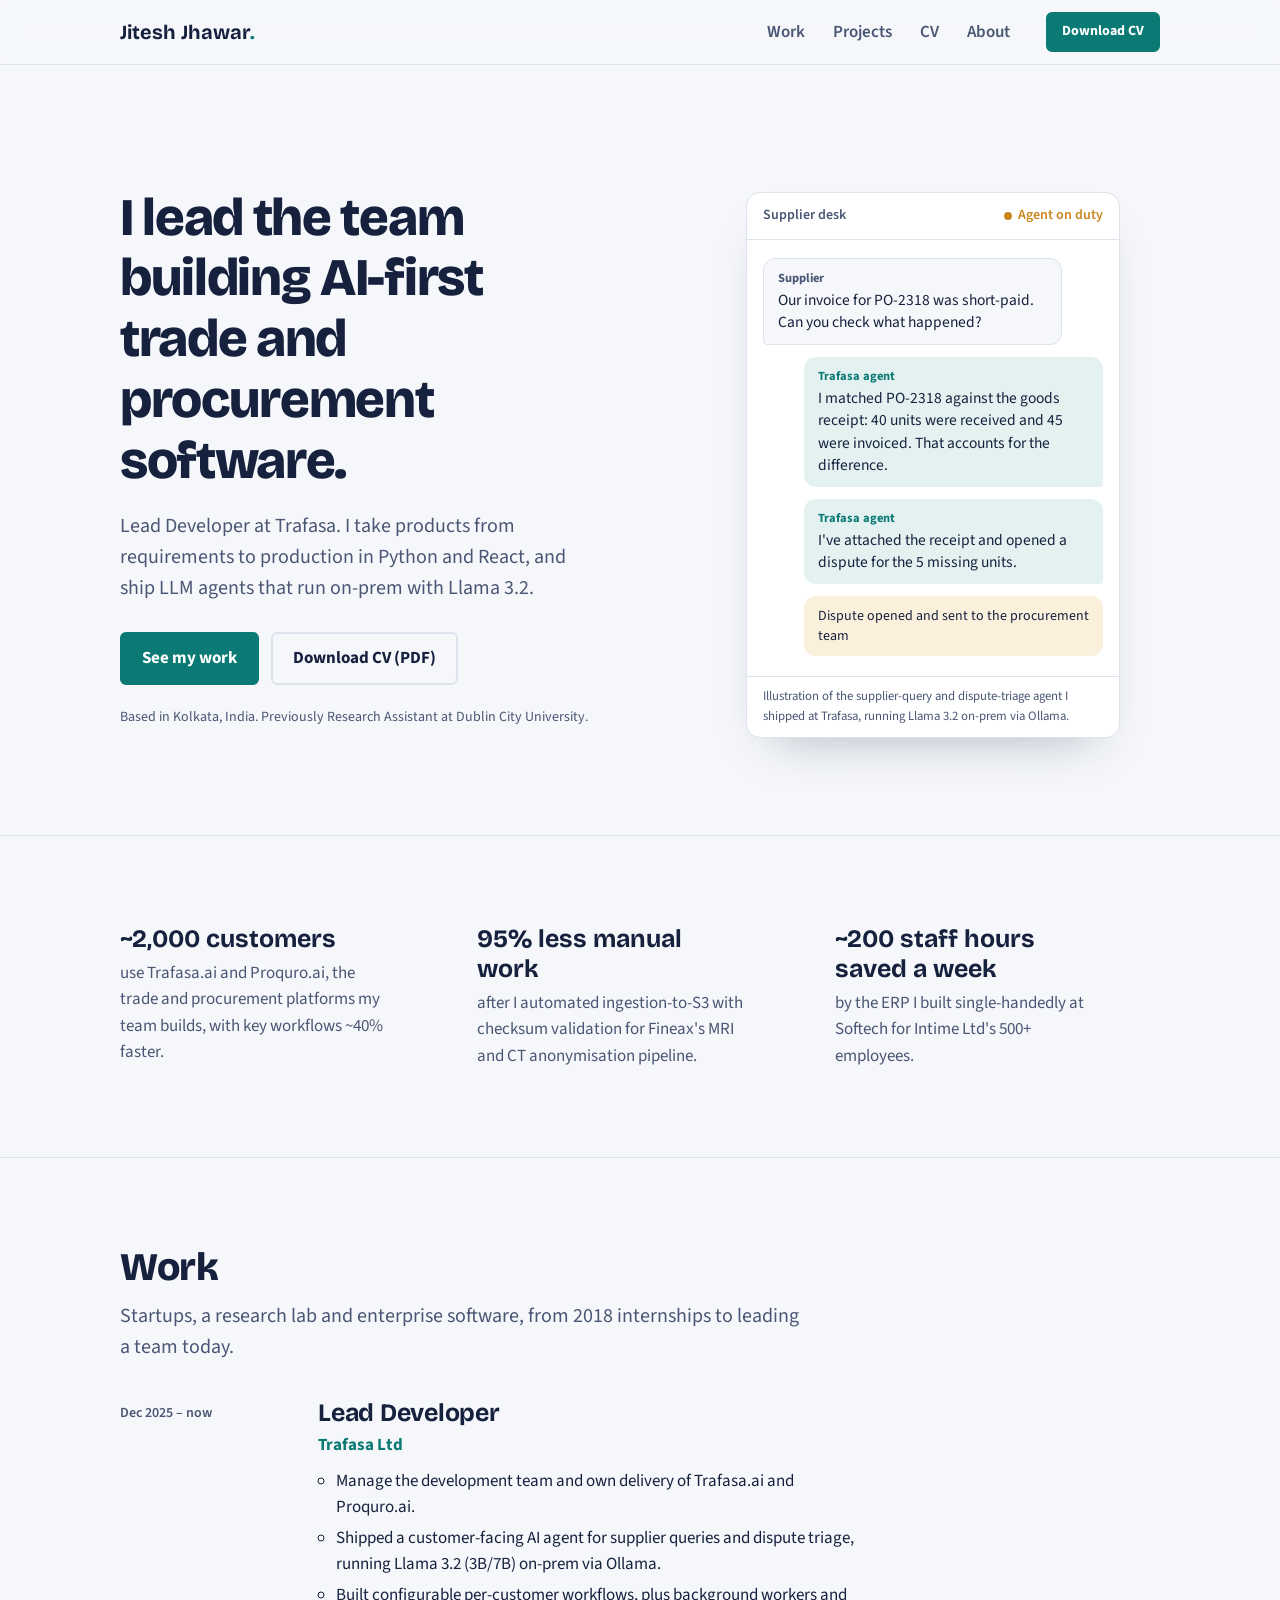
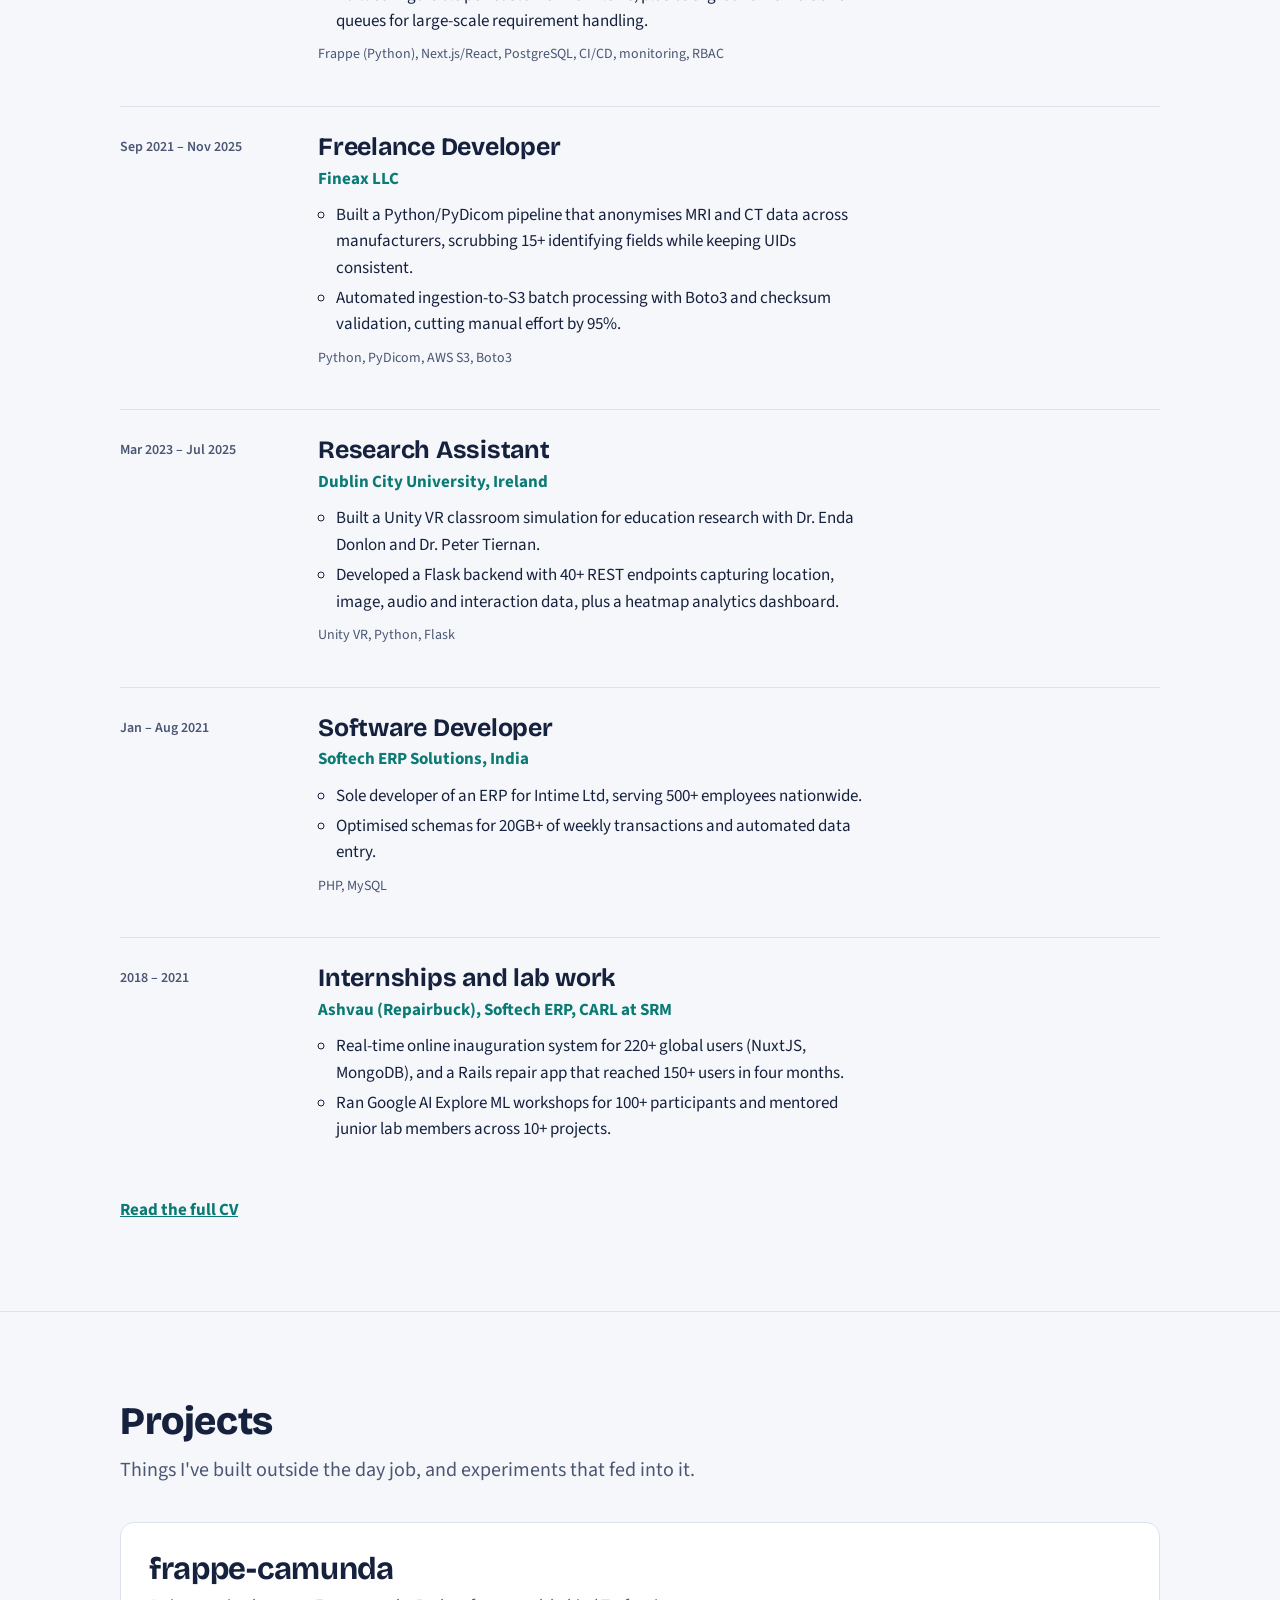
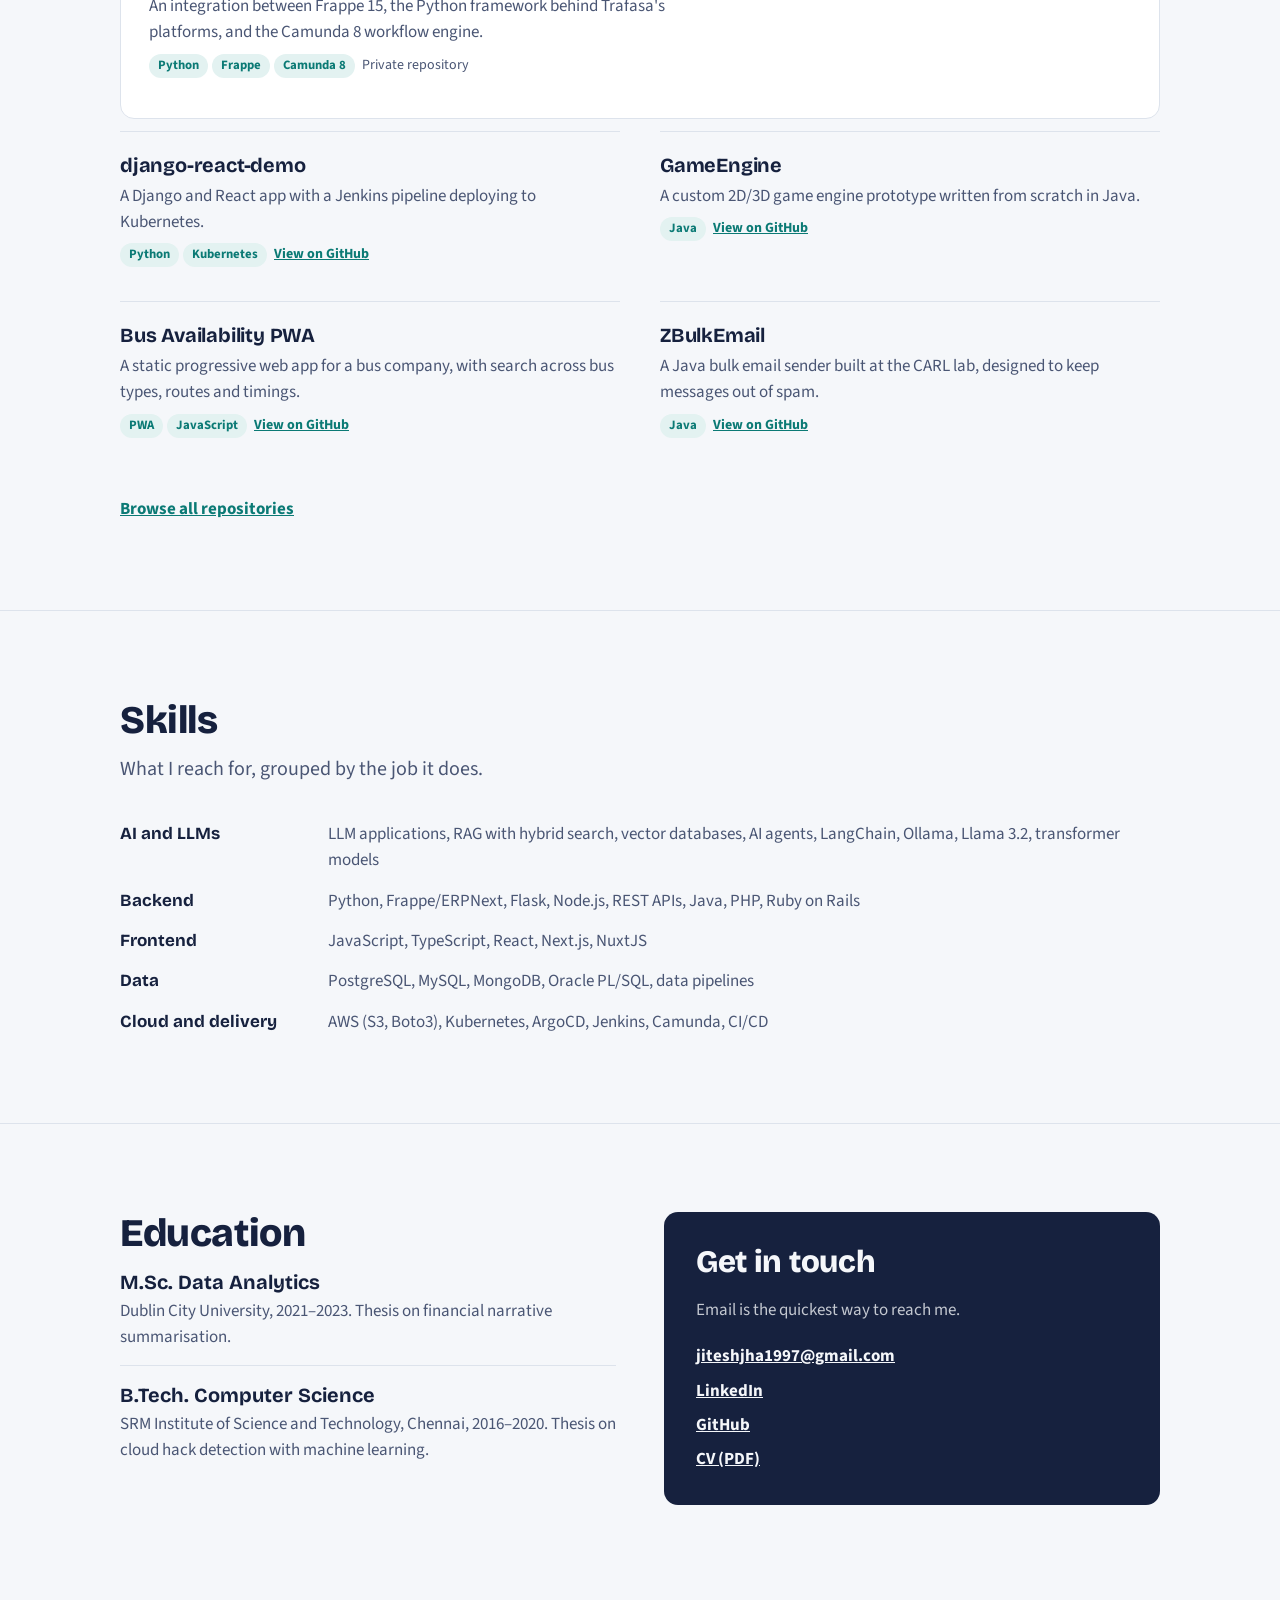
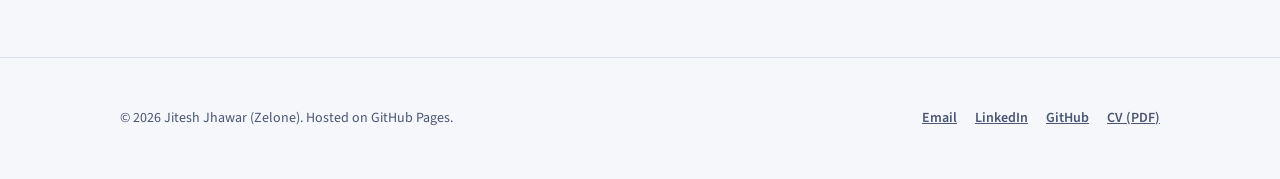
==== commit bc94745f: "Fix CSS: box-sizing reset, align containers with nav, Projects header, mobile overflow Co-Authored-B" ====
--- a/index.html
+++ b/index.html
@@ -16,7 +16,7 @@
     <link rel="preconnect" href="https://fonts.googleapis.com">
     <link rel="preconnect" href="https://fonts.gstatic.com" crossorigin>
     <link href="https://fonts.googleapis.com/css2?family=Bricolage+Grotesque:opsz,wght@12..96,600;12..96,700;12..96,800&family=Source+Sans+3:wght@400;600;700&display=swap" rel="stylesheet">
-    <link rel="stylesheet" href="/styles.css">
+    <link rel="stylesheet" href="/styles.css?v=20261104c">
 </head>
 
 <body>
@@ -241,7 +241,7 @@
     </main>
 
     <div id="footer-placeholder"></div>
-    <script src="/include.js"></script>
+    <script src="/include.js?v=20261104b"></script>
 </body>
 
 </html>
--- a/styles.css
+++ b/styles.css
@@ -56,6 +56,7 @@
 }
 
 /* ---------- Base ---------- */
+*, *::before, *::after { box-sizing: border-box; }
 html { scroll-behavior: smooth; }
 @media (prefers-reduced-motion: reduce) { html { scroll-behavior: auto; } }
 
@@ -76,6 +77,7 @@
     letter-spacing: -0.01em;
 }
 
+img { max-width: 100%; height: auto; }
 a { color: var(--teal); }
 a:hover { color: var(--ink); }
 :focus-visible { outline: 3px solid var(--teal); outline-offset: 3px; border-radius: 4px; }
@@ -90,6 +92,13 @@
 }
 
 .main-content { min-height: 60vh; }
+
+/* Bootstrap .container on older pages: line up with .wrap and the nav */
+.container {
+    max-width: 1120px;
+    padding-left: var(--gutter);
+    padding-right: var(--gutter);
+}
 
 /* ---------- Navigation ---------- */
 .site-nav {
@@ -374,6 +383,13 @@
     box-shadow: none;
 }
 .content-section:hover { transform: none; box-shadow: none; }
+.content-section.welcome-section {
+    background: none;
+    border: 0;
+    border-radius: 0;
+    padding: clamp(40px, 7vw, 80px) 0 24px;
+    margin: 0;
+}
 .story-section h2 { font-size: var(--step-3); font-weight: 800; margin-bottom: 14px; }
 .story-section h3 { font-size: var(--step-2); }
 .story-section h4 { font-size: var(--step-1); }
@@ -432,6 +448,8 @@
     font: inherit;
 }
 .search-input:focus { outline: 3px solid var(--teal-soft); border-color: var(--teal); }
+.search-form .btn-outline-secondary { margin-left: 0 !important; border-color: var(--line); color: var(--ink-soft); background: transparent; font-weight: 700; }
+.search-form .btn-outline-secondary:hover { border-color: var(--ink); color: var(--ink); background: transparent; }
 .search-btn { padding: 10px 18px; border-radius: var(--radius-s); border: 2px solid var(--teal); background: var(--teal); color: #fff; font-weight: 700; }
 .search-results { color: var(--ink-soft); font-size: var(--step--1); margin-top: 8px; }
 
@@ -486,4 +504,3 @@
 
 /* Keep grid children from forcing horizontal scroll on narrow screens */
 .hero .wrap > *, .split > *, .projects > *, .work > li > * { min-width: 0; }
-body { overflow-x: hidden; }
